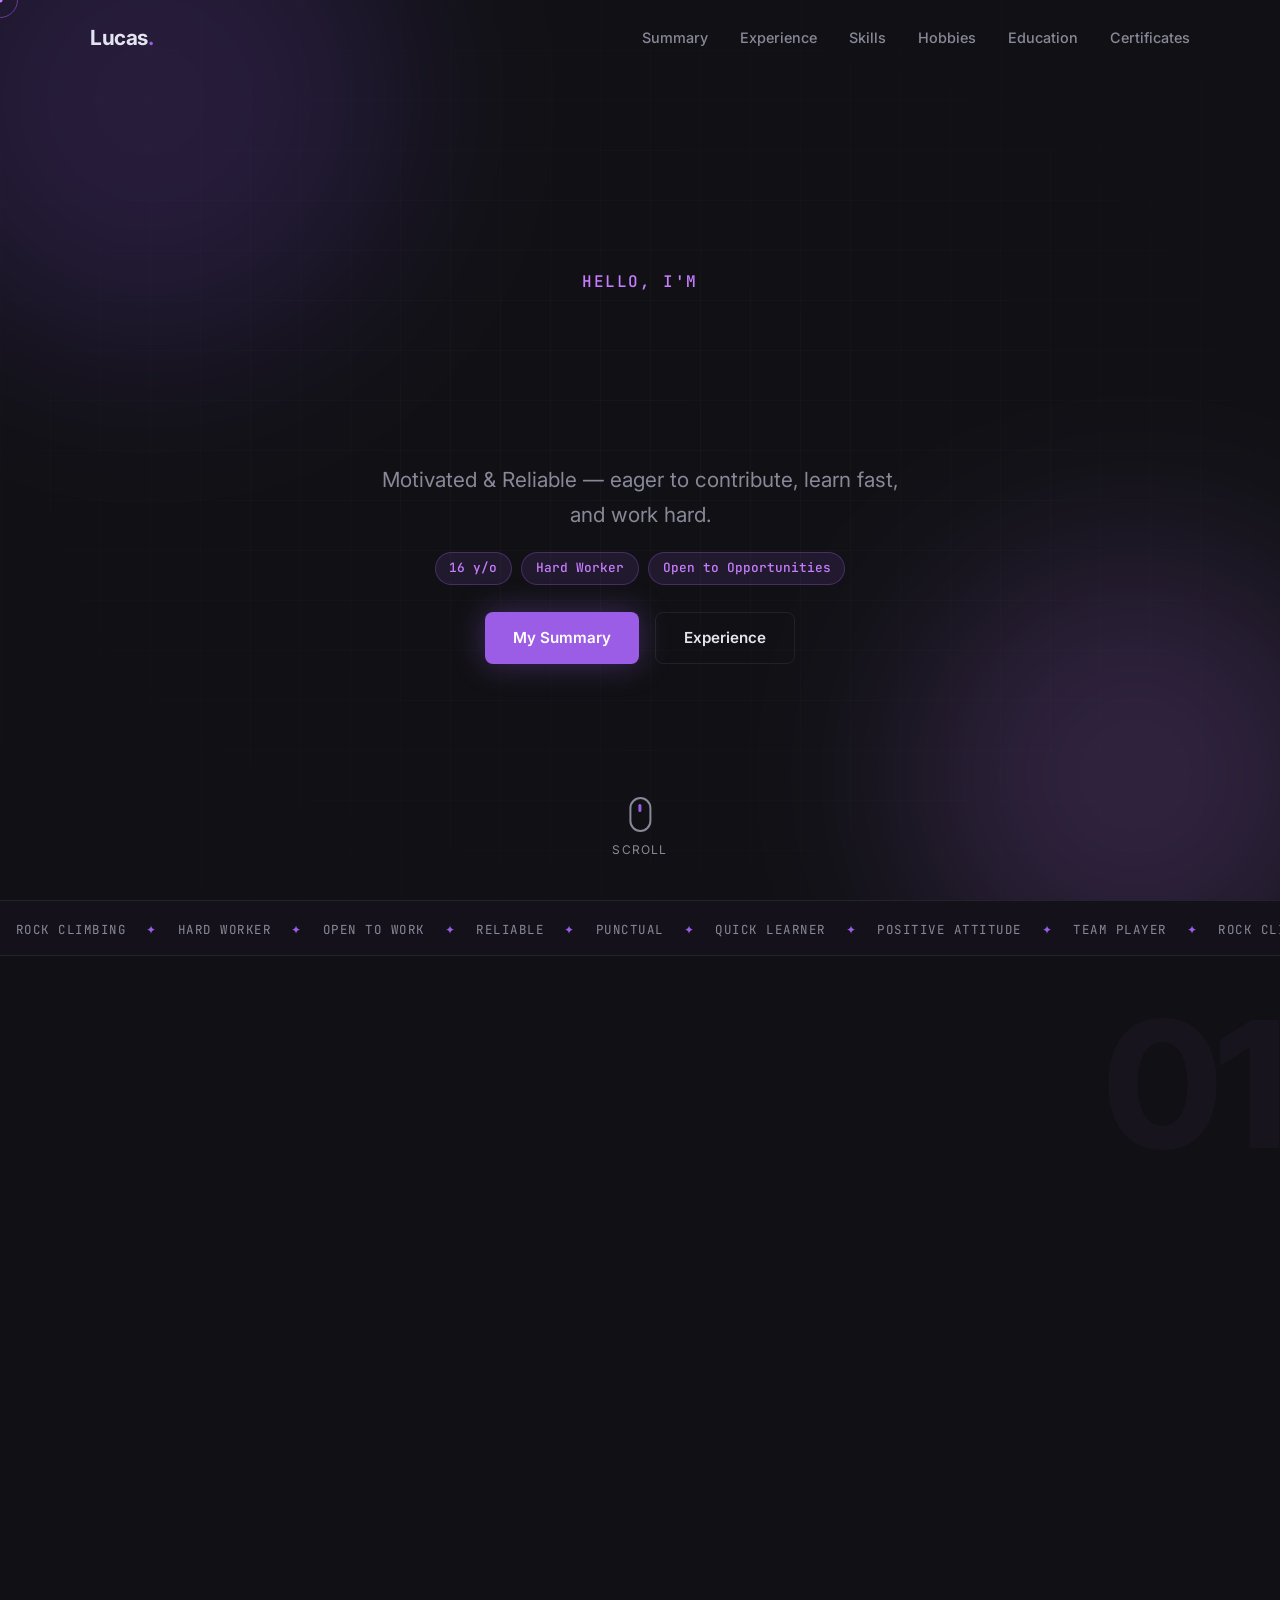
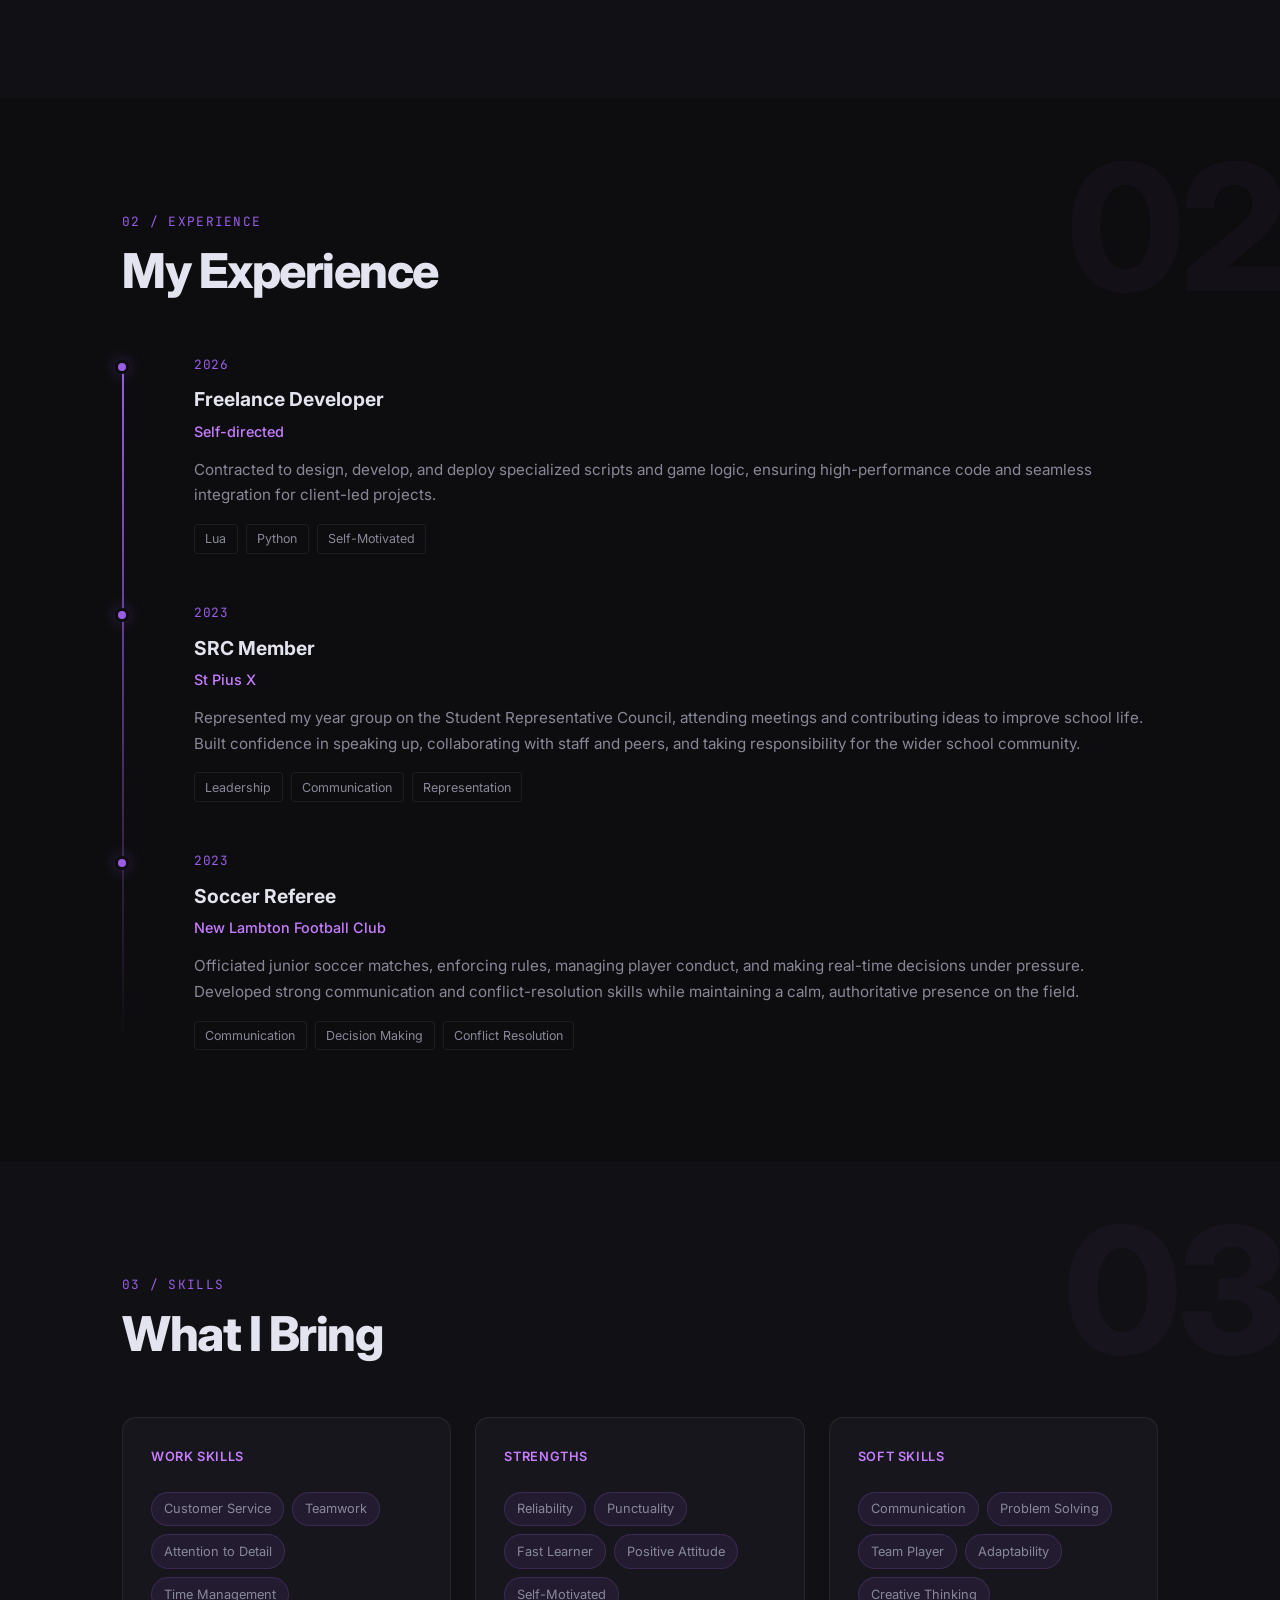
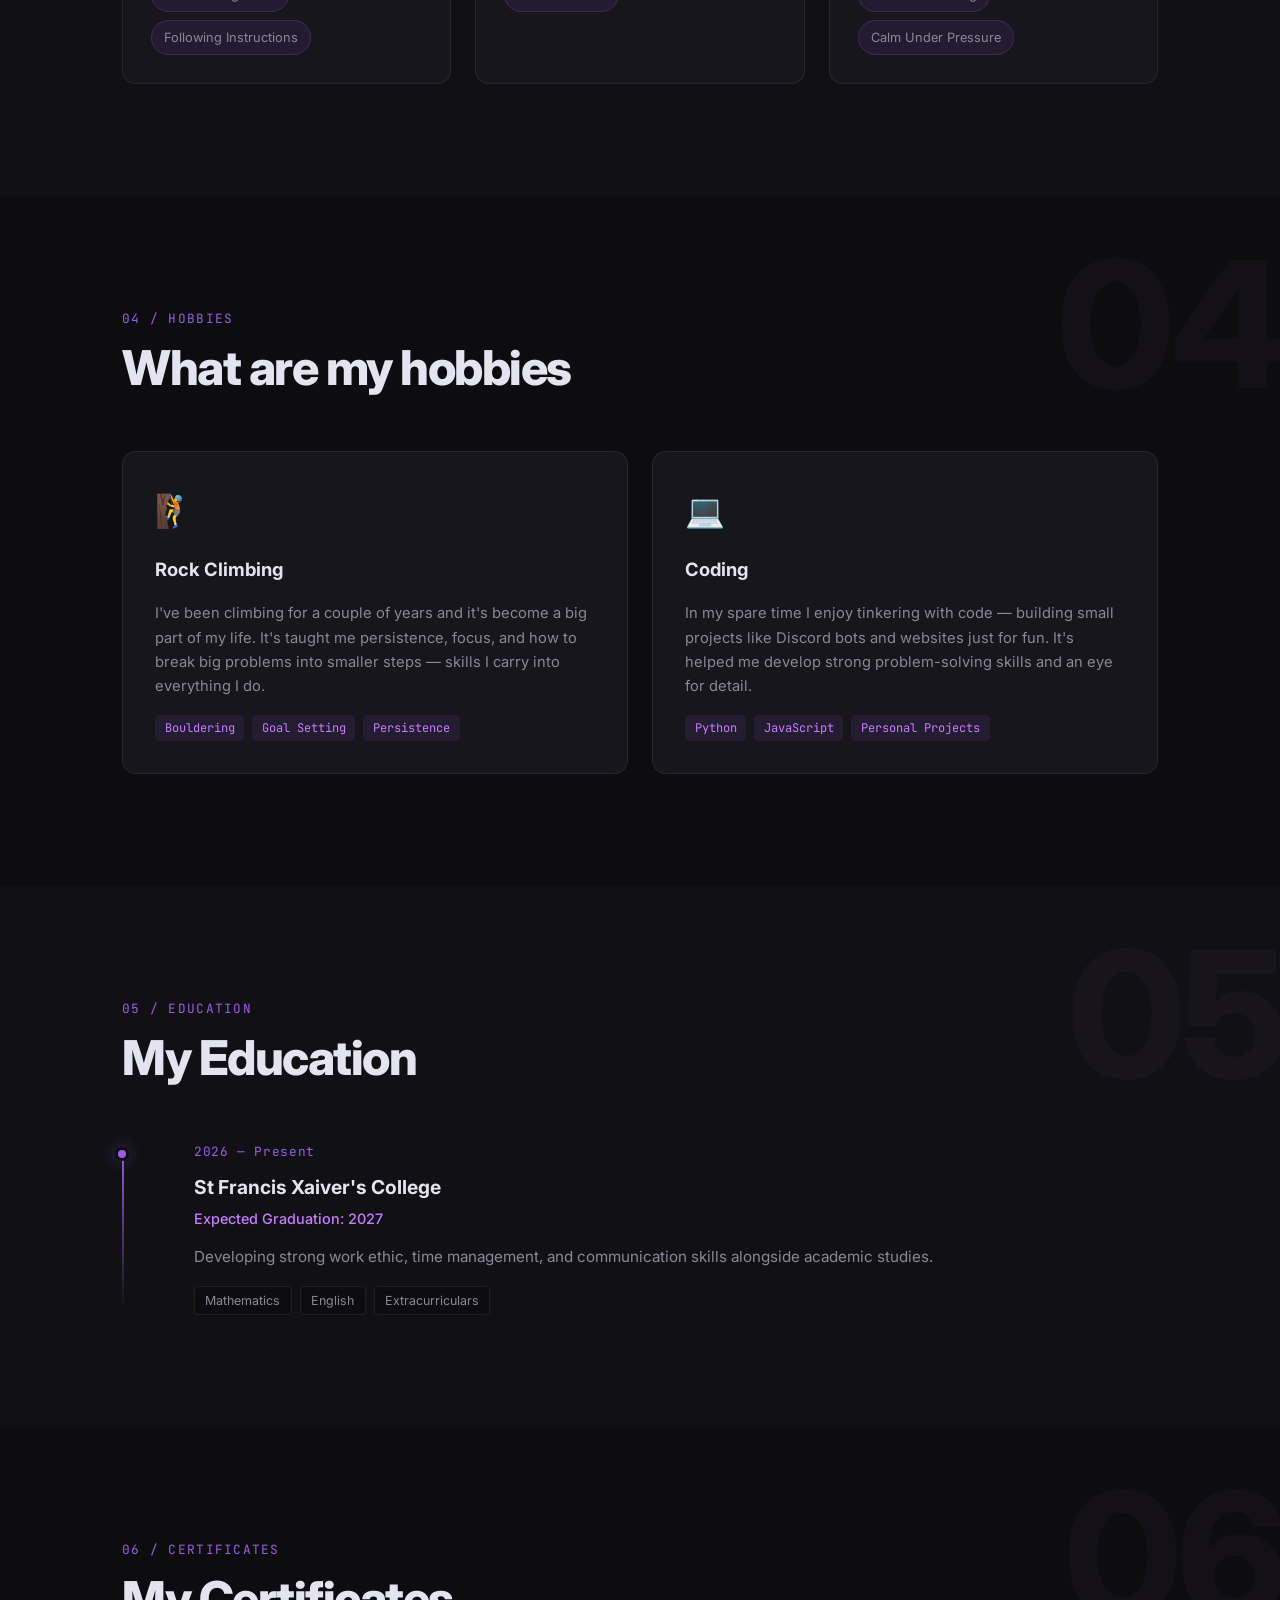
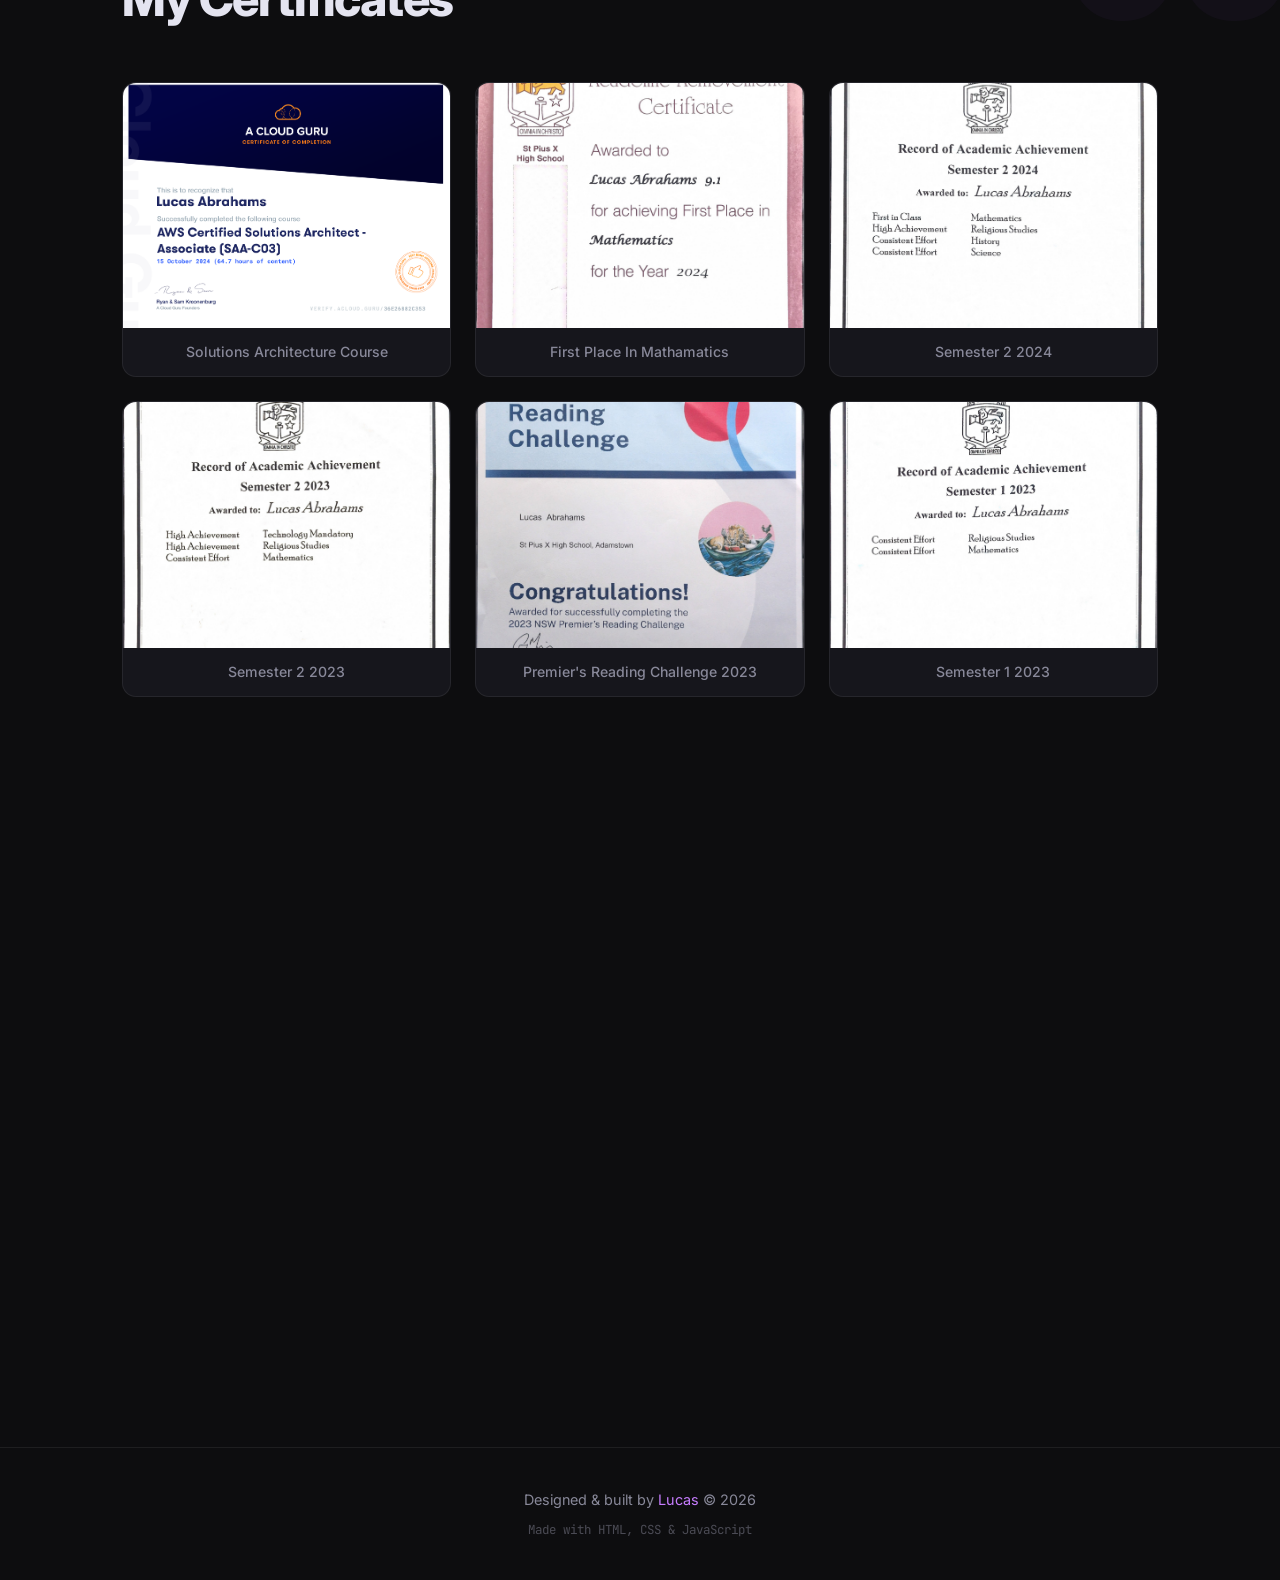
==== index.html @ 406033dd "Create index.html" ====
<!DOCTYPE html>
<html lang="en">
<head>
  <meta charset="UTF-8" />
  <meta name="viewport" content="width=device-width, initial-scale=1.0" />
  <title>Lucas — Resume</title>
  <link rel="stylesheet" href="style.css" />
  <link rel="preconnect" href="https://fonts.googleapis.com" />
  <link rel="preconnect" href="https://fonts.gstatic.com" crossorigin />
  <link href="https://fonts.googleapis.com/css2?family=Inter:wght@300;400;500;600;700;800&family=JetBrains+Mono:wght@400;500&display=swap" rel="stylesheet" />
</head>
<body>

  <!-- LOADER -->
  <div id="loader">
    <div class="loader-inner">
      <div class="loader-name">Lucas<span class="accent">.</span></div>
      <div class="loader-bar"><div class="loader-fill"></div></div>
    </div>
  </div>

  <!-- CUSTOM CURSOR -->
  <div id="cursor-ring"></div>
  <div id="cursor-dot"></div>

  <!-- SCROLL PROGRESS -->
  <div id="scroll-progress"></div>

  <!-- NAV -->
  <nav id="navbar">
    <div class="nav-inner">
      <span class="nav-logo">Lucas<span class="accent">.</span></span>
      <ul class="nav-links">
        <li><a href="#summary">Summary</a></li>
        <li><a href="#experience">Experience</a></li>
        <li><a href="#skills">Skills</a></li>
        <li><a href="#projects">Hobbies</a></li>
        <li><a href="#education">Education</a></li>
        <li><a href="#certificates">Certificates</a></li>
      </ul>
    </div>
  </nav>

  <!-- HERO -->
  <section id="hero">
    <div class="hero-bg">
      <div class="blob blob-1"></div>
      <div class="blob blob-2"></div>
      <div class="grid-overlay"></div>
    </div>
    <div class="hero-content">
      <p class="hero-eyebrow">Hello, I'm</p>
      <h1 class="hero-name" id="hero-name">Lucas Abrahams</h1>
      <p class="hero-tagline">Motivated &amp; Reliable — eager to contribute, learn fast, and work hard.</p>
      <div class="hero-badges">
        <span class="badge">16 y/o</span>
        <span class="badge">Hard Worker</span>
        <span class="badge">Open to Opportunities</span>
      </div>
      <div class="hero-cta">
        <a href="#summary" class="btn btn-primary">My Summary</a>
        <a href="#experience" class="btn btn-ghost">Experience</a>
      </div>
    </div>
    <div class="scroll-indicator">
      <div class="mouse"><div class="wheel"></div></div>
      <span>Scroll</span>
    </div>
  </section>

  <!-- MARQUEE -->
  <div class="marquee-strip">
    <div class="marquee-track">
      <span>Rock Climbing</span><span class="msep">✦</span>
      <span>Hard Worker</span><span class="msep">✦</span>
      <span>Open to Work</span><span class="msep">✦</span>
      <span>Reliable</span><span class="msep">✦</span>
      <span>Punctual</span><span class="msep">✦</span>
      <span>Quick Learner</span><span class="msep">✦</span>
      <span>Positive Attitude</span><span class="msep">✦</span>
      <span>Team Player</span><span class="msep">✦</span>
      <span>Rock Climbing</span><span class="msep">✦</span>
      <span>Hard Worker</span><span class="msep">✦</span>
      <span>Open to Work</span><span class="msep">✦</span>
      <span>Reliable</span><span class="msep">✦</span>
      <span>Punctual</span><span class="msep">✦</span>
      <span>Quick Learner</span><span class="msep">✦</span>
      <span>Positive Attitude</span><span class="msep">✦</span>
      <span>Team Player</span><span class="msep">✦</span>
    </div>
  </div>

  <!-- SUMMARY -->
  <section id="summary">
    <span class="section-num">01</span>
    <div class="container">
      <div class="section-header reveal">
        <span class="section-tag">01 / Summary</span>
        <h2>Summary</h2>
      </div>
      <div class="about-grid">
        <div class="about-text reveal-left">
          <p>I'm a motivated 16-year-old high school student seeking my first job. I'm punctual, reliable, and a fast learner — I pick up new skills quickly, follow instructions well, and bring a positive attitude to every team I'm part of.</p>
          <p>Outside of school I stay active through rock climbing and enjoy tinkering with code as a hobby. Both have sharpened my problem-solving mindset, persistence, and ability to stay calm under pressure.</p>
          <div class="about-stats">
            <div class="stat">
              <span class="stat-number accent-text">✓</span>
              <span class="stat-label">Punctual &amp; Reliable</span>
            </div>
            <div class="stat">
              <span class="stat-number accent-text">⛰</span>
              <span class="stat-label">Rock Climber</span>
            </div>
            <div class="stat">
              <span class="stat-number accent-text">🕮</span>
              <span class="stat-label">Quick Learner</span>
            </div>
          </div>
        </div>
        <div class="about-card reveal-right">
          <div class="card-inner">
            <div class="profile-avatar">L</div>
            <div class="profile-info">
              <h3>Lucas Abrahams</h3>
              <p>Student &amp; First-Time Job Seeker</p>
            </div>
            <ul class="profile-details">
              <li><span class="detail-icon">📍</span> <span>Newcastle, Australia</span></li>
              <li><span class="detail-icon">🎓</span> <span>0493 290 109</span></li>
              <li><span class="detail-icon">💼</span> <span>lucasabrahams@protonmail.com</span></li>
              <li><span class="detail-icon">🌐</span> <span>English (Native)</span></li>
            </ul>
          </div>
        </div>
      </div>
    </div>
  </section>

  <!-- EXPERIENCE -->
  <section id="experience">
    <span class="section-num">02</span>
    <div class="container">
      <div class="section-header reveal">
        <span class="section-tag">02 / Experience</span>
        <h2>My Experience</h2>
      </div>
      <div class="timeline">

        <div class="timeline-item reveal-left">
          <div class="timeline-dot"></div>
          <div class="timeline-content">
            <span class="timeline-date">2026</span>
            <h3>Freelance Developer</h3>
            <p class="timeline-org">Self-directed</p>
            <p>Contracted to design, develop, and deploy specialized scripts and game logic, ensuring high-performance code and seamless integration for client-led projects.</p>
            <div class="timeline-tags">
              <span>Lua</span>
              <span>Python</span>
              <span>Self-Motivated</span>
            </div>
          </div>
        </div>

        

        <div class="timeline-item reveal-left">
          <div class="timeline-dot"></div>
          <div class="timeline-content">
            <span class="timeline-date">2023</span>
            <h3>SRC Member</h3>
            <p class="timeline-org">St Pius X</p>
            <p>Represented my year group on the Student Representative Council, attending meetings and contributing ideas to improve school life. Built confidence in speaking up, collaborating with staff and peers, and taking responsibility for the wider school community.</p>
            <div class="timeline-tags">
              <span>Leadership</span>
              <span>Communication</span>
              <span>Representation</span>
            </div>
          </div>
        </div>

        <div class="timeline-item reveal-left">
          <div class="timeline-dot"></div>
          <div class="timeline-content">
            <span class="timeline-date">2023</span>
            <h3>Soccer Referee</h3>
            <p class="timeline-org">New Lambton Football Club</p>
            <p>Officiated junior soccer matches, enforcing rules, managing player conduct, and making real-time decisions under pressure. Developed strong communication and conflict-resolution skills while maintaining a calm, authoritative presence on the field.</p>
            <div class="timeline-tags">
              <span>Communication</span>
              <span>Decision Making</span>
              <span>Conflict Resolution</span>
            </div>
          </div>
        </div>

      </div>
    </div>
  </section>

  <!-- SKILLS -->
  <section id="skills">
    <span class="section-num">03</span>
    <div class="container">
      <div class="section-header reveal">
        <span class="section-tag">03 / Skills</span>
        <h2>What I Bring</h2>
      </div>
      <div class="skills-grid">

        <div class="skill-category reveal">
          <h3>Work Skills</h3>
          <div class="tag-cloud">
            <span class="tag">Customer Service</span>
            <span class="tag">Teamwork</span>
            <span class="tag">Attention to Detail</span>
            <span class="tag">Time Management</span>
            <span class="tag">Following Instructions</span>
          </div>
        </div>

        <div class="skill-category reveal">
          <h3>Strengths</h3>
          <div class="tag-cloud">
            <span class="tag">Reliability</span>
            <span class="tag">Punctuality</span>
            <span class="tag">Fast Learner</span>
            <span class="tag">Positive Attitude</span>
            <span class="tag">Self-Motivated</span>
          </div>
        </div>

        <div class="skill-category reveal">
          <h3>Soft Skills</h3>
          <div class="tag-cloud">
            <span class="tag">Communication</span>
            <span class="tag">Problem Solving</span>
            <span class="tag">Team Player</span>
            <span class="tag">Adaptability</span>
            <span class="tag">Creative Thinking</span>
            <span class="tag">Calm Under Pressure</span>
          </div>
        </div>

      </div>
    </div>
  </section>

  <!-- HOBBIES -->
  <section id="projects">
    <span class="section-num">04</span>
    <div class="container">
      <div class="section-header reveal">
        <span class="section-tag">04 / Hobbies</span>
        <h2>What are my hobbies</h2>
      </div>
      <div class="projects-grid">

        <div class="project-card reveal-left">
          <div class="project-top">
            <div class="project-icon">🧗</div>
          </div>
          <h3>Rock Climbing</h3>
          <p>I've been climbing for a couple of years and it's become a big part of my life. It's taught me persistence, focus, and how to break big problems into smaller steps — skills I carry into everything I do.</p>
          <div class="project-tags">
            <span>Bouldering</span><span>Goal Setting</span><span>Persistence</span>
          </div>
        </div>

        <div class="project-card reveal-right">
          <div class="project-top">
            <div class="project-icon">💻</div>
          </div>
          <h3>Coding</h3>
          <p>In my spare time I enjoy tinkering with code — building small projects like Discord bots and websites just for fun. It's helped me develop strong problem-solving skills and an eye for detail.</p>
          <div class="project-tags">
            <span>Python</span><span>JavaScript</span><span>Personal Projects</span>
          </div>
        </div>

      </div>
    </div>
  </section>

  <!-- EDUCATION -->
  <section id="education">
    <span class="section-num">05</span>
    <div class="container">
      <div class="section-header reveal">
        <span class="section-tag">05 / Education</span>
        <h2>My Education</h2>
      </div>
      <div class="timeline">

        <div class="timeline-item reveal-left">
          <div class="timeline-dot"></div>
          <div class="timeline-content">
            <span class="timeline-date">2026 — Present</span>
            <h3>St Francis Xaiver's College</h3>
            <p class="timeline-org">Expected Graduation: 2027</p>
            <p>Developing strong work ethic, time management, and communication skills alongside academic studies.</p>
            <div class="timeline-tags">
              <span>Mathematics</span>
              <span>English</span>
              <span>Extracurriculars</span>
            </div>
          </div>
        </div>

      </div>
    </div>
  </section>

  <!-- CERTIFICATES -->
  <section id="certificates">
    <span class="section-num">06</span>
    <div class="container">
      <div class="section-header reveal">
        <span class="section-tag">06 / Certificates</span>
        <h2>My Certificates</h2>
      </div>
      <div class="certs-grid">

        <div class="cert-card reveal" onclick="openLightbox(this)">
          <div class="cert-img-wrap">
            <img src="images/SACloudGuru.png" alt="Certificate 1" loading="lazy" />
            <div class="cert-overlay">
              <span class="cert-zoom-icon">&#x2B0C;</span>
            </div>
          </div>
          <p class="cert-label">Solutions Architecture Course</p>
        </div>

        <div class="cert-card reveal" onclick="openLightbox(this)">
          <div class="cert-img-wrap">
            <img src="images/MAIN1.jpg" alt="Certificate 2" loading="lazy" />
            <div class="cert-overlay">
              <span class="cert-zoom-icon">&#x2B0C;</span>
            </div>
          </div>
          <p class="cert-label">First Place In Mathamatics</p>
        </div>

        <div class="cert-card reveal" onclick="openLightbox(this)">
          <div class="cert-img-wrap">
            <img src="images/School1.jpg" alt="Certificate 3" loading="lazy" />
            <div class="cert-overlay">
              <span class="cert-zoom-icon">&#x2B0C;</span>
            </div>
          </div>
          <p class="cert-label">Semester 2 2024</p>
        </div>

        <div class="cert-card reveal" onclick="openLightbox(this)">
          <div class="cert-img-wrap">
            <img src="images/School5.jpg" alt="Certificate 3" loading="lazy" />
            <div class="cert-overlay">
              <span class="cert-zoom-icon">&#x2B0C;</span>
            </div>
          </div>
          <p class="cert-label">Semester 2 2023</p>
        </div>

        <div class="cert-card reveal" onclick="openLightbox(this)">
          <div class="cert-img-wrap">
            <img src="images/School8.jpg" alt="Certificate 3" loading="lazy" />
            <div class="cert-overlay">
              <span class="cert-zoom-icon">&#x2B0C;</span>
            </div>
          </div>
          <p class="cert-label">Premier's Reading Challenge 2023</p>
        </div>

        <div class="cert-card reveal" onclick="openLightbox(this)">
          <div class="cert-img-wrap">
            <img src="images/School3.jpg" alt="Certificate 3" loading="lazy" />
            <div class="cert-overlay">
              <span class="cert-zoom-icon">&#x2B0C;</span>
            </div>
          </div>
          <p class="cert-label">Semester 1 2023</p>
        </div>

        <div class="cert-card reveal" onclick="openLightbox(this)">
          <div class="cert-img-wrap">
            <img src="images/School2.jpg" alt="Certificate 3" loading="lazy" />
            <div class="cert-overlay">
              <span class="cert-zoom-icon">&#x2B0C;</span>
            </div>
          </div>
          <p class="cert-label">Semester 2 2022</p>
        </div>

        <div class="cert-card reveal" onclick="openLightbox(this)">
          <div class="cert-img-wrap">
            <img src="images/School7.jpg" alt="Certificate 3" loading="lazy" />
            <div class="cert-overlay">
              <span class="cert-zoom-icon">&#x2B0C;</span>
            </div>
          </div>
          <p class="cert-label">Write a book 2022</p>
        </div>

        <div class="cert-card reveal" onclick="openLightbox(this)">
          <div class="cert-img-wrap">
            <img src="images/School6.jpg" alt="Certificate 3" loading="lazy" />
            <div class="cert-overlay">
              <span class="cert-zoom-icon">&#x2B0C;</span>
            </div>
          </div>
          <p class="cert-label">Semester 1 2022</p>
        </div>

        <div class="cert-card reveal" onclick="openLightbox(this)">
          <div class="cert-img-wrap">
            <img src="images/School4.jpg" alt="Certificate 3" loading="lazy" />
            <div class="cert-overlay">
              <span class="cert-zoom-icon">&#x2B0C;</span>
            </div>
          </div>
          <p class="cert-label">SRC Certificate</p>
        </div>

      </div>
    </div>
  </section>

  <!-- LIGHTBOX -->
  <div id="lightbox" onclick="closeLightbox()">
    <button class="lightbox-close" onclick="closeLightbox()">&#x2715;</button>
    <img id="lightbox-img" src="" alt="" />
  </div>

  <!-- FOOTER -->
  <footer>
    <div class="container">
      <p>Designed &amp; built by <span class="accent-text">Lucas</span> &copy; 2026</p>
      <p class="footer-sub">Made with HTML, CSS &amp; JavaScript</p>
    </div>
  </footer>

  <script>
    // ============================================================
    // LOADER
    // ============================================================
    const loader = document.getElementById('loader');

    window.addEventListener('load', () => {
      setTimeout(() => {
        loader.classList.add('hidden');
        startHeroAnimations();
        initObservers();
      }, 1500);
    });

    // ============================================================
    // HERO ANIMATIONS
    // ============================================================
    function startHeroAnimations() {
      // Typewriter for eyebrow
      const eyebrow = document.querySelector('.hero-eyebrow');
      const fullText = eyebrow.textContent;
      eyebrow.textContent = '';
      eyebrow.style.opacity = '1';
      let i = 0;
      const type = setInterval(() => {
        eyebrow.textContent += fullText[i++];
        if (i >= fullText.length) clearInterval(type);
      }, 65);

      // Letter-by-letter name
      const nameEl = document.getElementById('hero-name');
      nameEl.innerHTML = 'Lucas'.split('').map((l, idx) =>
        `<span class="letter" style="animation-delay:${0.15 + idx * 0.1}s">${l}</span>`
      ).join('');

      // Staggered fade-ups for remaining hero elements
      ['.hero-tagline', '.hero-badges', '.hero-cta'].forEach((sel, idx) => {
        const el = document.querySelector(sel);
        setTimeout(() => el.classList.add('visible'), 650 + idx * 180);
      });
    }

    // ============================================================
    // SCROLL REVEAL OBSERVERS
    // ============================================================
    function initObservers() {
      const revealObs = new IntersectionObserver((entries) => {
        entries.forEach(entry => {
          if (entry.isIntersecting) {
            entry.target.classList.add('visible');
            // Float the about card after its reveal finishes
            if (entry.target.classList.contains('about-card')) {
              setTimeout(() => entry.target.classList.add('floating'), 1000);
            }
            revealObs.unobserve(entry.target);
          }
        });
      }, { threshold: 0.1, rootMargin: '0px 0px -60px 0px' });

      document.querySelectorAll('.reveal, .reveal-left, .reveal-right, .reveal-scale').forEach(el => {
        revealObs.observe(el);
      });

      // Stagger tags within each tag-cloud
      document.querySelectorAll('.tag-cloud').forEach(cloud => {
        const tags = cloud.querySelectorAll('.tag');
        tags.forEach((tag, i) => {
          tag.style.opacity = '0';
          tag.style.transform = 'translateY(16px) scale(0.9)';
          tag.style.transition = `opacity 0.45s ease ${i * 0.07}s, transform 0.45s ease ${i * 0.07}s`;
        });
        const tagObs = new IntersectionObserver(entries => {
          entries.forEach(entry => {
            if (entry.isIntersecting) {
              tags.forEach(tag => {
                tag.style.opacity = '1';
                tag.style.transform = 'none';
              });
              tagObs.unobserve(entry.target);
            }
          });
        }, { threshold: 0.2 });
        tagObs.observe(cloud);
      });
    }

    // ============================================================
    // SCROLL PROGRESS BAR
    // ============================================================
    const progressBar = document.getElementById('scroll-progress');
    window.addEventListener('scroll', () => {
      const pct = (window.scrollY / (document.documentElement.scrollHeight - window.innerHeight)) * 100;
      progressBar.style.width = pct + '%';
    }, { passive: true });

    // ============================================================
    // NAVBAR
    // ============================================================
    const navbar = document.getElementById('navbar');
    window.addEventListener('scroll', () => {
      navbar.classList.toggle('scrolled', window.scrollY > 50);
    }, { passive: true });

    // Active nav link highlight
    const sections = document.querySelectorAll('section[id]');
    const navLinks = document.querySelectorAll('.nav-links a');
    window.addEventListener('scroll', () => {
      let current = '';
      sections.forEach(sec => {
        if (window.scrollY >= sec.offsetTop - 120) current = sec.id;
      });
      navLinks.forEach(link => {
        link.classList.toggle('active', link.getAttribute('href') === '#' + current);
      });
    }, { passive: true });

    // ============================================================
    // SMOOTH SCROLL
    // ============================================================
    document.querySelectorAll('a[href^="#"]').forEach(link => {
      link.addEventListener('click', e => {
        e.preventDefault();
        const target = document.querySelector(link.getAttribute('href'));
        if (target) target.scrollIntoView({ behavior: 'smooth' });
      });
    });

    // ============================================================
    // PARALLAX BLOBS
    // ============================================================
    window.addEventListener('mousemove', e => {
      const x = (e.clientX / window.innerWidth - 0.5) * 30;
      const y = (e.clientY / window.innerHeight - 0.5) * 30;
      document.querySelector('.blob-1').style.transform = `translate(${x}px, ${y}px)`;
      document.querySelector('.blob-2').style.transform = `translate(${-x}px, ${-y}px)`;
    }, { passive: true });

    // ============================================================
    // CUSTOM CURSOR
    // ============================================================
    const cursorRing = document.getElementById('cursor-ring');
    const cursorDot = document.getElementById('cursor-dot');
    let cursorX = 0, cursorY = 0, ringX = 0, ringY = 0;

    document.addEventListener('mousemove', e => {
      cursorX = e.clientX;
      cursorY = e.clientY;
      cursorDot.style.left = cursorX + 'px';
      cursorDot.style.top = cursorY + 'px';
    }, { passive: true });

    (function animateCursorRing() {
      ringX += (cursorX - ringX) * 0.13;
      ringY += (cursorY - ringY) * 0.13;
      cursorRing.style.left = ringX + 'px';
      cursorRing.style.top = ringY + 'px';
      requestAnimationFrame(animateCursorRing);
    })();

    document.querySelectorAll('a, button, .skill-category, .project-card, .badge, .cert-card').forEach(el => {
      el.addEventListener('mouseenter', () => document.body.classList.add('cursor-hover'));
      el.addEventListener('mouseleave', () => document.body.classList.remove('cursor-hover'));
    });

    // ============================================================
    // LIGHTBOX
    // ============================================================
    function openLightbox(card) {
      const img = card.querySelector('img');
      const lb = document.getElementById('lightbox');
      document.getElementById('lightbox-img').src = img.src;
      document.getElementById('lightbox-img').alt = img.alt;
      lb.classList.add('open');
      document.body.style.overflow = 'hidden';
    }

    function closeLightbox() {
      document.getElementById('lightbox').classList.remove('open');
      document.body.style.overflow = '';
    }

    document.addEventListener('keydown', e => {
      if (e.key === 'Escape') closeLightbox();
    });

    document.getElementById('lightbox-img').addEventListener('click', e => e.stopPropagation());

    // ============================================================
    // CARD 3D TILT
    // ============================================================
    document.querySelectorAll('.project-card, .skill-category').forEach(card => {
      card.addEventListener('mousemove', e => {
        const rect = card.getBoundingClientRect();
        const x = (e.clientX - rect.left) / rect.width - 0.5;
        const y = (e.clientY - rect.top) / rect.height - 0.5;
        card.style.transform = `perspective(900px) rotateY(${x * 10}deg) rotateX(${-y * 10}deg) translateY(-6px)`;
      });
      card.addEventListener('mouseleave', () => {
        card.style.transform = '';
      });
    });

  </script>
</body>
</html>
---- style.css ----
/* ============================================
   ROOT & VARIABLES
   ============================================ */
:root {
  --bg:          #0d0d0f;
  --bg-2:        #111115;
  --bg-card:     #16161c;
  --border:      rgba(255,255,255,0.07);
  --text:        #e4e4f0;
  --text-muted:  #888899;
  --accent:      #9b5de5;
  --accent-2:    #c77dff;
  --accent-glow: rgba(155, 93, 229, 0.35);
  --radius:      14px;
  --radius-sm:   8px;
  --transition:  0.3s cubic-bezier(0.25, 0.46, 0.45, 0.94);
}

/* ============================================
   RESET & BASE
   ============================================ */
*, *::before, *::after { box-sizing: border-box; margin: 0; padding: 0; }

html { scroll-behavior: smooth; }

body {
  font-family: 'Inter', system-ui, sans-serif;
  background: var(--bg);
  color: var(--text);
  line-height: 1.7;
  overflow-x: hidden;
}

a { color: inherit; text-decoration: none; }

img { max-width: 100%; }

::selection { background: var(--accent); color: #fff; }

::-webkit-scrollbar { width: 6px; }
::-webkit-scrollbar-track { background: var(--bg); }
::-webkit-scrollbar-thumb { background: var(--accent); border-radius: 3px; }

/* ============================================
   UTILITIES
   ============================================ */
.container {
  max-width: 1100px;
  margin: 0 auto;
  padding: 0 2rem;
}

.accent { color: var(--accent); }
.accent-text { color: var(--accent-2); }

/* ============================================
   SCROLL REVEAL ANIMATION
   ============================================ */
.reveal {
  opacity: 0;
  transform: translateY(50px);
  transition: opacity 0.9s cubic-bezier(0.16, 1, 0.3, 1),
              transform 0.9s cubic-bezier(0.16, 1, 0.3, 1);
}

.reveal.visible {
  opacity: 1;
  transform: none;
}

/* Staggered delay for siblings */
.reveal:nth-child(2) { transition-delay: 0.1s; }
.reveal:nth-child(3) { transition-delay: 0.2s; }
.reveal:nth-child(4) { transition-delay: 0.3s; }

/* ============================================
   NAVBAR
   ============================================ */
#navbar {
  position: fixed;
  top: 0;
  left: 0;
  right: 0;
  z-index: 100;
  padding: 1.25rem 2rem;
  transition: var(--transition);
}

#navbar.scrolled {
  background: rgba(13, 13, 15, 0.85);
  backdrop-filter: blur(20px);
  -webkit-backdrop-filter: blur(20px);
  border-bottom: 1px solid var(--border);
  padding: 0.9rem 2rem;
}

.nav-inner {
  max-width: 1100px;
  margin: 0 auto;
  display: flex;
  align-items: center;
  justify-content: space-between;
}

.nav-logo {
  font-size: 1.3rem;
  font-weight: 700;
  letter-spacing: -0.5px;
}

.nav-links {
  list-style: none;
  display: flex;
  gap: 2rem;
}

.nav-links a {
  font-size: 0.9rem;
  font-weight: 500;
  color: var(--text-muted);
  transition: color var(--transition);
  position: relative;
}

.nav-links a::after {
  content: '';
  position: absolute;
  bottom: -3px;
  left: 0;
  width: 0;
  height: 2px;
  background: var(--accent);
  border-radius: 2px;
  transition: width var(--transition);
}

.nav-links a:hover,
.nav-links a.active {
  color: var(--text);
}

.nav-links a:hover::after,
.nav-links a.active::after {
  width: 100%;
}

/* ============================================
   HERO
   ============================================ */
#hero {
  min-height: 100vh;
  display: flex;
  flex-direction: column;
  align-items: center;
  justify-content: center;
  position: relative;
  text-align: center;
  padding: 6rem 2rem 4rem;
  overflow: hidden;
}

.hero-bg {
  position: absolute;
  inset: 0;
  z-index: 0;
}

.blob {
  position: absolute;
  border-radius: 50%;
  filter: blur(90px);
  opacity: 0.18;
  transition: transform 0.1s ease-out;
}

.blob-1 {
  width: 500px;
  height: 500px;
  background: radial-gradient(circle, #9b5de5, #6a3de8);
  top: -150px;
  left: -100px;
}

.blob-2 {
  width: 450px;
  height: 450px;
  background: radial-gradient(circle, #c77dff, #9b5de5);
  bottom: -100px;
  right: -80px;
}

.grid-overlay {
  position: absolute;
  inset: 0;
  background-image:
    linear-gradient(rgba(255,255,255,0.025) 1px, transparent 1px),
    linear-gradient(90deg, rgba(255,255,255,0.025) 1px, transparent 1px);
  background-size: 50px 50px;
  mask-image: radial-gradient(ellipse 80% 80% at 50% 50%, black, transparent);
}

.hero-content {
  position: relative;
  z-index: 1;
  display: flex;
  flex-direction: column;
  align-items: center;
  gap: 1.2rem;
}

.hero-eyebrow {
  font-size: 1rem;
  font-weight: 500;
  color: var(--accent-2);
  letter-spacing: 0.1em;
  text-transform: uppercase;
  font-family: 'JetBrains Mono', monospace;
}

.hero-name {
  font-size: clamp(4rem, 12vw, 8rem);
  font-weight: 800;
  letter-spacing: -3px;
  line-height: 1;
  background: linear-gradient(135deg, #fff 0%, var(--accent-2) 60%, var(--accent) 100%);
  -webkit-background-clip: text;
  -webkit-text-fill-color: transparent;
  background-clip: text;
}

.hero-tagline {
  font-size: clamp(1rem, 2.5vw, 1.3rem);
  color: var(--text-muted);
  max-width: 520px;
}

.hero-badges {
  display: flex;
  flex-wrap: wrap;
  gap: 0.6rem;
  justify-content: center;
}

.badge {
  background: rgba(155, 93, 229, 0.12);
  border: 1px solid rgba(155, 93, 229, 0.3);
  color: var(--accent-2);
  padding: 0.3rem 0.85rem;
  border-radius: 999px;
  font-size: 0.8rem;
  font-weight: 500;
  font-family: 'JetBrains Mono', monospace;
}

.hero-cta {
  display: flex;
  gap: 1rem;
  flex-wrap: wrap;
  justify-content: center;
  margin-top: 0.5rem;
}

/* ============================================
   BUTTONS
   ============================================ */
.btn {
  display: inline-flex;
  align-items: center;
  gap: 0.5rem;
  padding: 0.75rem 1.75rem;
  border-radius: var(--radius-sm);
  font-size: 0.95rem;
  font-weight: 600;
  cursor: pointer;
  border: none;
  transition: all var(--transition);
  font-family: inherit;
}

.btn-primary {
  background: var(--accent);
  color: #fff;
  box-shadow: 0 0 30px var(--accent-glow);
}

.btn-primary:hover {
  background: var(--accent-2);
  box-shadow: 0 0 50px rgba(155, 93, 229, 0.55);
  transform: translateY(-2px);
}

.btn-ghost {
  background: transparent;
  color: var(--text);
  border: 1px solid var(--border);
}

.btn-ghost:hover {
  border-color: var(--accent);
  color: var(--accent-2);
  transform: translateY(-2px);
}

.btn-full { width: 100%; justify-content: center; }

/* ============================================
   SCROLL INDICATOR
   ============================================ */
.scroll-indicator {
  position: absolute;
  bottom: 2.5rem;
  left: 50%;
  transform: translateX(-50%);
  display: flex;
  flex-direction: column;
  align-items: center;
  gap: 0.5rem;
  color: var(--text-muted);
  font-size: 0.75rem;
  letter-spacing: 0.1em;
  text-transform: uppercase;
  animation: bounce 2s ease-in-out infinite;
}

.mouse {
  width: 22px;
  height: 35px;
  border: 2px solid var(--text-muted);
  border-radius: 12px;
  display: flex;
  justify-content: center;
  padding-top: 5px;
}

.wheel {
  width: 3px;
  height: 8px;
  background: var(--accent);
  border-radius: 2px;
  animation: scroll-wheel 1.5s ease-in-out infinite;
}

@keyframes scroll-wheel {
  0%, 100% { opacity: 1; transform: translateY(0); }
  50% { opacity: 0.4; transform: translateY(6px); }
}

@keyframes bounce {
  0%, 100% { transform: translateX(-50%) translateY(0); }
  50% { transform: translateX(-50%) translateY(-6px); }
}

/* ============================================
   SECTIONS
   ============================================ */
section {
  padding: 7rem 0;
}

section:nth-child(even) {
  background: var(--bg-2);
}

.section-header {
  margin-bottom: 3.5rem;
}

.section-tag {
  font-family: 'JetBrains Mono', monospace;
  font-size: 0.8rem;
  color: var(--accent);
  letter-spacing: 0.1em;
  text-transform: uppercase;
  display: block;
  margin-bottom: 0.75rem;
}

.section-header h2 {
  font-size: clamp(2rem, 5vw, 3rem);
  font-weight: 800;
  letter-spacing: -1.5px;
  line-height: 1.1;
}

/* ============================================
   ABOUT
   ============================================ */
.about-grid {
  display: grid;
  grid-template-columns: 1fr 320px;
  gap: 3rem;
  align-items: start;
}

.about-text p {
  color: var(--text-muted);
  margin-bottom: 1.2rem;
  font-size: 1.05rem;
}

.about-stats {
  display: flex;
  gap: 2.5rem;
  margin-top: 2rem;
}

.stat { display: flex; flex-direction: column; }

.stat-number {
  font-size: 2.5rem;
  font-weight: 800;
  letter-spacing: -1px;
  line-height: 1;
}

.stat-label {
  font-size: 0.8rem;
  color: var(--text-muted);
  margin-top: 0.25rem;
  font-weight: 500;
}

.about-card {
  background: var(--bg-card);
  border: 1px solid var(--border);
  border-radius: var(--radius);
  overflow: hidden;
}

.card-inner { padding: 2rem; }

.profile-avatar {
  width: 70px;
  height: 70px;
  border-radius: 50%;
  background: linear-gradient(135deg, var(--accent), var(--accent-2));
  display: flex;
  align-items: center;
  justify-content: center;
  font-size: 2rem;
  font-weight: 800;
  color: #fff;
  margin-bottom: 1rem;
  box-shadow: 0 0 30px var(--accent-glow);
}

.profile-info h3 {
  font-size: 1.2rem;
  font-weight: 700;
  margin-bottom: 0.15rem;
}

.profile-info p { color: var(--accent-2); font-size: 0.9rem; margin-bottom: 1.25rem; }

.profile-details {
  list-style: none;
  display: flex;
  flex-direction: column;
  gap: 0.75rem;
}

.profile-details li {
  display: flex;
  align-items: center;
  gap: 0.75rem;
  font-size: 0.9rem;
  color: var(--text-muted);
}

.detail-icon { font-size: 1rem; }

/* ============================================
   SKILLS
   ============================================ */
.skills-grid {
  display: grid;
  grid-template-columns: 1fr 1fr 1fr;
  gap: 1.5rem;
}

.skill-category {
  background: var(--bg-card);
  border: 1px solid var(--border);
  border-radius: var(--radius);
  padding: 1.75rem;
  transition: border-color var(--transition), transform var(--transition);
}

.skill-category:hover {
  border-color: rgba(155, 93, 229, 0.3);
  transform: translateY(-4px);
}

.skill-category h3 {
  font-size: 1rem;
  font-weight: 600;
  margin-bottom: 1.5rem;
  color: var(--accent-2);
  letter-spacing: 0.05em;
  text-transform: uppercase;
  font-size: 0.8rem;
}

.skill-list { display: flex; flex-direction: column; gap: 1rem; }

.skill-item { display: flex; flex-direction: column; gap: 0.4rem; }

.skill-name { font-size: 0.9rem; font-weight: 500; }

.skill-bar {
  height: 5px;
  background: var(--border);
  border-radius: 3px;
  overflow: hidden;
}

.skill-fill {
  height: 100%;
  width: 0;
  background: linear-gradient(90deg, var(--accent), var(--accent-2));
  border-radius: 3px;
  transition: width 1s ease 0.3s;
}

.skill-item.visible .skill-fill { width: var(--pct); }

.tag-cloud {
  display: flex;
  flex-wrap: wrap;
  gap: 0.5rem;
}

.tag {
  background: rgba(155, 93, 229, 0.1);
  border: 1px solid rgba(155, 93, 229, 0.2);
  color: var(--text-muted);
  padding: 0.35rem 0.75rem;
  border-radius: 999px;
  font-size: 0.8rem;
  transition: all var(--transition);
}

.tag:hover {
  background: rgba(155, 93, 229, 0.2);
  color: var(--accent-2);
  border-color: var(--accent);
}

/* ============================================
   PROJECTS
   ============================================ */
.projects-grid {
  display: grid;
  grid-template-columns: repeat(2, 1fr);
  gap: 1.5rem;
}

.project-card {
  background: var(--bg-card);
  border: 1px solid var(--border);
  border-radius: var(--radius);
  padding: 2rem;
  display: flex;
  flex-direction: column;
  gap: 1rem;
  transition: border-color var(--transition), transform var(--transition), box-shadow var(--transition);
}

.project-card:hover {
  border-color: rgba(155, 93, 229, 0.4);
  transform: translateY(-6px);
  box-shadow: 0 20px 60px rgba(0,0,0,0.4), 0 0 40px var(--accent-glow);
}

.project-top {
  display: flex;
  align-items: center;
  justify-content: space-between;
}

.project-icon { font-size: 2rem; }

.project-links {
  display: flex;
  gap: 0.75rem;
}

.icon-link {
  width: 36px;
  height: 36px;
  display: flex;
  align-items: center;
  justify-content: center;
  border-radius: var(--radius-sm);
  border: 1px solid var(--border);
  color: var(--text-muted);
  transition: all var(--transition);
}

.icon-link svg { width: 16px; height: 16px; }

.icon-link:hover {
  border-color: var(--accent);
  color: var(--accent-2);
  background: rgba(155, 93, 229, 0.1);
}

.project-card h3 {
  font-size: 1.15rem;
  font-weight: 700;
}

.project-card p { color: var(--text-muted); font-size: 0.92rem; line-height: 1.65; }

.project-tags {
  display: flex;
  gap: 0.5rem;
  flex-wrap: wrap;
  margin-top: auto;
}

.project-tags span {
  font-family: 'JetBrains Mono', monospace;
  font-size: 0.75rem;
  color: var(--accent-2);
  background: rgba(155, 93, 229, 0.1);
  padding: 0.2rem 0.6rem;
  border-radius: 4px;
}

/* ============================================
   TIMELINE / EDUCATION
   ============================================ */
.timeline {
  position: relative;
  padding-left: 2rem;
}

.timeline::before {
  content: '';
  position: absolute;
  left: 0;
  top: 8px;
  bottom: 8px;
  width: 2px;
  background: linear-gradient(to bottom, var(--accent), transparent);
  border-radius: 2px;
}

.timeline-item {
  position: relative;
  padding-left: 2.5rem;
  padding-bottom: 3rem;
}

.timeline-item:last-child { padding-bottom: 0; }

.timeline-dot {
  position: absolute;
  left: -2.45rem;
  top: 6px;
  width: 14px;
  height: 14px;
  border-radius: 50%;
  background: var(--accent);
  border: 3px solid var(--bg);
  box-shadow: 0 0 15px var(--accent-glow);
}

.timeline-date {
  font-family: 'JetBrains Mono', monospace;
  font-size: 0.8rem;
  color: var(--accent);
  letter-spacing: 0.05em;
  display: block;
  margin-bottom: 0.5rem;
}

.timeline-content h3 {
  font-size: 1.2rem;
  font-weight: 700;
  margin-bottom: 0.25rem;
}

.timeline-org {
  color: var(--accent-2);
  font-size: 0.9rem;
  font-weight: 500;
  margin-bottom: 0.75rem;
}

.timeline-content > p:last-of-type {
  color: var(--text-muted);
  font-size: 0.95rem;
  margin-bottom: 1rem;
}

.timeline-tags {
  display: flex;
  gap: 0.5rem;
  flex-wrap: wrap;
}

.timeline-tags span {
  font-size: 0.78rem;
  padding: 0.2rem 0.65rem;
  background: var(--bg);
  border: 1px solid var(--border);
  border-radius: 4px;
  color: var(--text-muted);
}

/* ============================================
   CONTACT
   ============================================ */
.contact-grid {
  display: grid;
  grid-template-columns: 1fr 1fr;
  gap: 3rem;
  align-items: start;
}

.contact-text p {
  color: var(--text-muted);
  font-size: 1.05rem;
  margin-bottom: 2rem;
}

.contact-links {
  display: flex;
  flex-direction: column;
  gap: 1rem;
}

.contact-link {
  display: flex;
  align-items: center;
  gap: 1rem;
  padding: 1rem 1.25rem;
  background: var(--bg-card);
  border: 1px solid var(--border);
  border-radius: var(--radius-sm);
  transition: all var(--transition);
}

.contact-link:hover {
  border-color: var(--accent);
  transform: translateX(4px);
  background: rgba(155, 93, 229, 0.06);
}

.contact-icon {
  width: 42px;
  height: 42px;
  display: flex;
  align-items: center;
  justify-content: center;
  background: rgba(155, 93, 229, 0.1);
  border-radius: var(--radius-sm);
  color: var(--accent-2);
  flex-shrink: 0;
}

.contact-icon svg { width: 18px; height: 18px; }

.contact-label {
  display: block;
  font-size: 0.75rem;
  color: var(--text-muted);
  text-transform: uppercase;
  letter-spacing: 0.08em;
}

.contact-value {
  display: block;
  font-size: 0.95rem;
  font-weight: 500;
  color: var(--text);
}

/* FORM */
.contact-form {
  background: var(--bg-card);
  border: 1px solid var(--border);
  border-radius: var(--radius);
  padding: 2rem;
  display: flex;
  flex-direction: column;
  gap: 1.25rem;
}

.form-group {
  display: flex;
  flex-direction: column;
  gap: 0.4rem;
}

.form-group label {
  font-size: 0.82rem;
  font-weight: 500;
  color: var(--text-muted);
  text-transform: uppercase;
  letter-spacing: 0.08em;
}

.form-group input,
.form-group textarea {
  background: var(--bg);
  border: 1px solid var(--border);
  border-radius: var(--radius-sm);
  color: var(--text);
  padding: 0.75rem 1rem;
  font-family: inherit;
  font-size: 0.95rem;
  transition: border-color var(--transition), box-shadow var(--transition);
  resize: none;
}

.form-group input:focus,
.form-group textarea:focus {
  outline: none;
  border-color: var(--accent);
  box-shadow: 0 0 0 3px rgba(155, 93, 229, 0.15);
}

.form-group input::placeholder,
.form-group textarea::placeholder { color: rgba(136, 136, 153, 0.5); }

/* ============================================
   FOOTER
   ============================================ */
footer {
  border-top: 1px solid var(--border);
  padding: 2.5rem 0;
  text-align: center;
}

footer p {
  color: var(--text-muted);
  font-size: 0.9rem;
}

.footer-sub {
  font-size: 0.78rem;
  margin-top: 0.35rem;
  opacity: 0.5;
  font-family: 'JetBrains Mono', monospace;
}

/* ============================================
   RESPONSIVE
   ============================================ */
@media (max-width: 900px) {
  .about-grid       { grid-template-columns: 1fr; }
  .about-card       { max-width: 360px; }
  .skills-grid      { grid-template-columns: 1fr 1fr; }
  .projects-grid    { grid-template-columns: 1fr; }
  .contact-grid     { grid-template-columns: 1fr; }
}

@media (max-width: 600px) {
  .nav-links        { display: none; }
  .skills-grid      { grid-template-columns: 1fr; }
  .hero-name        { letter-spacing: -2px; }
  .about-stats      { gap: 1.5rem; }
  section           { padding: 5rem 0; }
}

/* ============================================
   LOADER
   ============================================ */
#loader {
  position: fixed;
  inset: 0;
  z-index: 9999;
  background: var(--bg);
  display: flex;
  align-items: center;
  justify-content: center;
  transition: opacity 0.7s ease 0.1s, visibility 0.7s ease 0.1s;
}

#loader.hidden {
  opacity: 0;
  visibility: hidden;
  pointer-events: none;
}

.loader-inner { text-align: center; }

.loader-name {
  font-size: clamp(3rem, 10vw, 6rem);
  font-weight: 800;
  letter-spacing: -3px;
  background: linear-gradient(135deg, #fff 0%, var(--accent-2) 60%, var(--accent) 100%);
  -webkit-background-clip: text;
  -webkit-text-fill-color: transparent;
  background-clip: text;
  animation: loader-in 0.8s cubic-bezier(0.16, 1, 0.3, 1) both;
}

.loader-bar {
  width: 160px;
  height: 2px;
  background: rgba(255,255,255,0.08);
  border-radius: 2px;
  margin: 1.5rem auto 0;
  overflow: hidden;
}

.loader-fill {
  height: 100%;
  background: linear-gradient(90deg, var(--accent), var(--accent-2));
  border-radius: 2px;
  animation: loader-progress 1.3s cubic-bezier(0.25, 0.46, 0.45, 0.94) both;
}

@keyframes loader-in {
  from { opacity: 0; transform: translateY(30px); }
  to   { opacity: 1; transform: none; }
}

@keyframes loader-progress {
  from { width: 0; }
  to   { width: 100%; }
}

/* ============================================
   SCROLL PROGRESS BAR
   ============================================ */
#scroll-progress {
  position: fixed;
  top: 0;
  left: 0;
  height: 3px;
  width: 0;
  background: linear-gradient(90deg, var(--accent), var(--accent-2));
  z-index: 101;
  box-shadow: 0 0 12px var(--accent-glow);
  transition: width 0.08s linear;
}

/* ============================================
   CUSTOM CURSOR
   ============================================ */
#cursor-ring {
  position: fixed;
  width: 36px;
  height: 36px;
  border: 1.5px solid rgba(155, 93, 229, 0.55);
  border-radius: 50%;
  pointer-events: none;
  z-index: 9997;
  transform: translate(-50%, -50%);
  transition: width 0.25s ease, height 0.25s ease,
              background 0.25s ease, border-color 0.25s ease;
}

#cursor-dot {
  position: fixed;
  width: 5px;
  height: 5px;
  background: var(--accent-2);
  border-radius: 50%;
  pointer-events: none;
  z-index: 9998;
  transform: translate(-50%, -50%);
}

body.cursor-hover #cursor-ring {
  width: 58px;
  height: 58px;
  background: rgba(155, 93, 229, 0.08);
  border-color: var(--accent-2);
}

@media (hover: none), (pointer: coarse) {
  #cursor-ring, #cursor-dot { display: none; }
}

/* ============================================
   MARQUEE
   ============================================ */
.marquee-strip {
  overflow: hidden;
  background: rgba(155, 93, 229, 0.05);
  border-top: 1px solid var(--border);
  border-bottom: 1px solid var(--border);
  padding: 0.85rem 0;
  white-space: nowrap;
}

.marquee-track {
  display: inline-flex;
  align-items: center;
  animation: marquee-scroll 30s linear infinite;
  font-family: 'JetBrains Mono', monospace;
  font-size: 0.78rem;
  color: var(--text-muted);
  letter-spacing: 0.12em;
  text-transform: uppercase;
}

.marquee-track span { padding: 0 1rem; }
.msep { color: var(--accent) !important; padding: 0 0.25rem !important; }

@keyframes marquee-scroll {
  from { transform: translateX(0); }
  to   { transform: translateX(-50%); }
}

/* ============================================
   REVEAL VARIANTS
   ============================================ */
.reveal-left {
  opacity: 0;
  transform: translateX(-60px);
  transition: opacity 0.9s cubic-bezier(0.16, 1, 0.3, 1),
              transform 0.9s cubic-bezier(0.16, 1, 0.3, 1);
}

.reveal-right {
  opacity: 0;
  transform: translateX(60px);
  transition: opacity 0.9s cubic-bezier(0.16, 1, 0.3, 1),
              transform 0.9s cubic-bezier(0.16, 1, 0.3, 1);
}

.reveal-scale {
  opacity: 0;
  transform: scale(0.88);
  transition: opacity 0.9s cubic-bezier(0.16, 1, 0.3, 1),
              transform 0.9s cubic-bezier(0.16, 1, 0.3, 1);
}

.reveal-left.visible,
.reveal-right.visible,
.reveal-scale.visible {
  opacity: 1;
  transform: none;
}

/* ============================================
   HERO ELEMENT ANIMATIONS
   ============================================ */
.hero-eyebrow {
  opacity: 0;
}

.hero-tagline,
.hero-badges,
.hero-cta {
  opacity: 0;
  transform: translateY(24px);
  transition: opacity 0.75s cubic-bezier(0.16, 1, 0.3, 1),
              transform 0.75s cubic-bezier(0.16, 1, 0.3, 1);
}

.hero-tagline.visible,
.hero-badges.visible,
.hero-cta.visible {
  opacity: 1;
  transform: none;
}

/* Hero name letter split */
#hero-name { perspective: 600px; }

.letter {
  display: inline-block;
  opacity: 0;
  transform: translateY(70px) rotateX(45deg);
  animation: letter-reveal 0.65s cubic-bezier(0.16, 1, 0.3, 1) forwards;
}

@keyframes letter-reveal {
  to { opacity: 1; transform: none; }
}

/* ============================================
   SECTION NUMBER WATERMARKS
   ============================================ */
section { position: relative; overflow: hidden; }

section > .container { position: relative; z-index: 1; }

.section-num {
  position: absolute;
  right: -0.25rem;
  top: 2.5rem;
  font-size: clamp(5rem, 14vw, 11rem);
  font-weight: 800;
  color: rgba(155, 93, 229, 0.045);
  letter-spacing: -4px;
  pointer-events: none;
  user-select: none;
  line-height: 1;
  z-index: 0;
  font-family: 'Inter', sans-serif;
}

/* ============================================
   FLOATING ABOUT CARD
   ============================================ */
@keyframes float-card {
  0%, 100% { transform: translateY(0); }
  50%       { transform: translateY(-10px); }
}

.about-card.floating {
  animation: float-card 6s ease-in-out infinite;
}

/* ============================================
   CERTIFICATES
   ============================================ */
.certs-grid {
  display: grid;
  grid-template-columns: repeat(3, 1fr);
  gap: 1.5rem;
}

.cert-card {
  background: var(--bg-card);
  border: 1px solid var(--border);
  border-radius: var(--radius);
  overflow: hidden;
  cursor: pointer;
  transition: border-color var(--transition), transform var(--transition), box-shadow var(--transition);
}

.cert-card:hover {
  border-color: rgba(155, 93, 229, 0.4);
  transform: translateY(-6px);
  box-shadow: 0 20px 60px rgba(0,0,0,0.4), 0 0 40px var(--accent-glow);
}

.cert-img-wrap {
  position: relative;
  overflow: hidden;
  aspect-ratio: 4/3;
  background: var(--bg-2);
}

.cert-img-wrap img {
  width: 100%;
  height: 100%;
  object-fit: cover;
  display: block;
  transition: transform 0.4s ease;
}

.cert-card:hover .cert-img-wrap img {
  transform: scale(1.04);
}

.cert-overlay {
  position: absolute;
  inset: 0;
  background: rgba(155, 93, 229, 0.18);
  display: flex;
  align-items: center;
  justify-content: center;
  opacity: 0;
  transition: opacity var(--transition);
}

.cert-card:hover .cert-overlay {
  opacity: 1;
}

.cert-zoom-icon {
  font-size: 2rem;
  color: #fff;
  filter: drop-shadow(0 2px 8px rgba(0,0,0,0.5));
}

.cert-label {
  padding: 0.75rem 1rem;
  font-size: 0.88rem;
  font-weight: 500;
  color: var(--text-muted);
  text-align: center;
}

@media (max-width: 900px) {
  .certs-grid { grid-template-columns: repeat(2, 1fr); }
}

@media (max-width: 600px) {
  .certs-grid { grid-template-columns: 1fr; }
}

/* ============================================
   LIGHTBOX
   ============================================ */
#lightbox {
  position: fixed;
  inset: 0;
  z-index: 9990;
  background: rgba(0, 0, 0, 0.88);
  backdrop-filter: blur(12px);
  display: flex;
  align-items: center;
  justify-content: center;
  padding: 2rem;
  opacity: 0;
  pointer-events: none;
  transition: opacity 0.3s ease;
}

#lightbox.open {
  opacity: 1;
  pointer-events: all;
}

#lightbox-img {
  max-width: 90vw;
  max-height: 88vh;
  border-radius: var(--radius);
  box-shadow: 0 30px 100px rgba(0,0,0,0.7), 0 0 60px var(--accent-glow);
  transform: scale(0.92);
  transition: transform 0.35s cubic-bezier(0.16, 1, 0.3, 1);
}

#lightbox.open #lightbox-img {
  transform: scale(1);
}

.lightbox-close {
  position: absolute;
  top: 1.25rem;
  right: 1.5rem;
  background: rgba(255,255,255,0.08);
  border: 1px solid var(--border);
  color: var(--text);
  font-size: 1.2rem;
  width: 40px;
  height: 40px;
  border-radius: 50%;
  cursor: pointer;
  display: flex;
  align-items: center;
  justify-content: center;
  transition: all var(--transition);
  z-index: 1;
}

.lightbox-close:hover {
  background: rgba(155, 93, 229, 0.2);
  border-color: var(--accent);
  color: var(--accent-2);
}

/* ============================================
   TIMELINE DOT PULSE
   ============================================ */
@keyframes dot-pulse {
  0%, 100% { box-shadow: 0 0 0 0 rgba(155, 93, 229, 0.5), 0 0 15px var(--accent-glow); }
  60%       { box-shadow: 0 0 0 8px rgba(155, 93, 229, 0), 0 0 15px var(--accent-glow); }
}

.timeline-dot { animation: dot-pulse 2.8s ease-in-out infinite; }
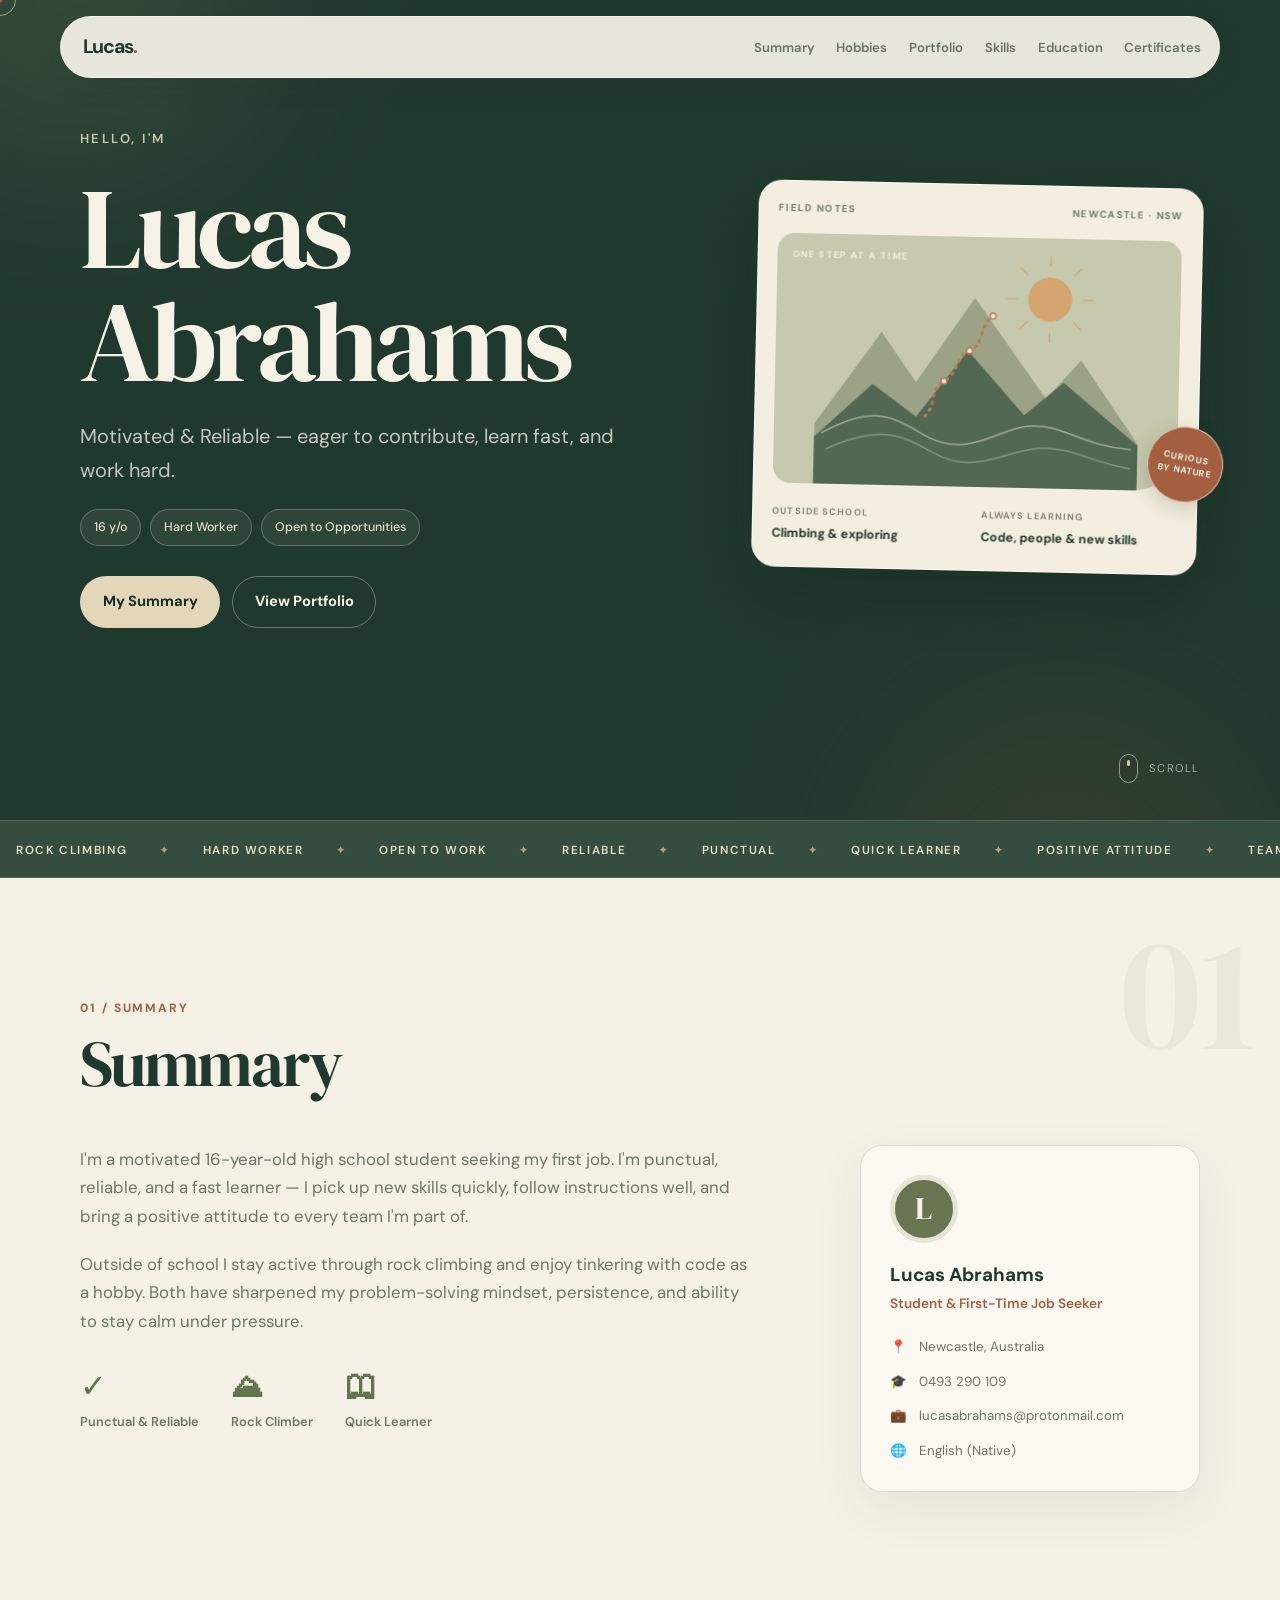
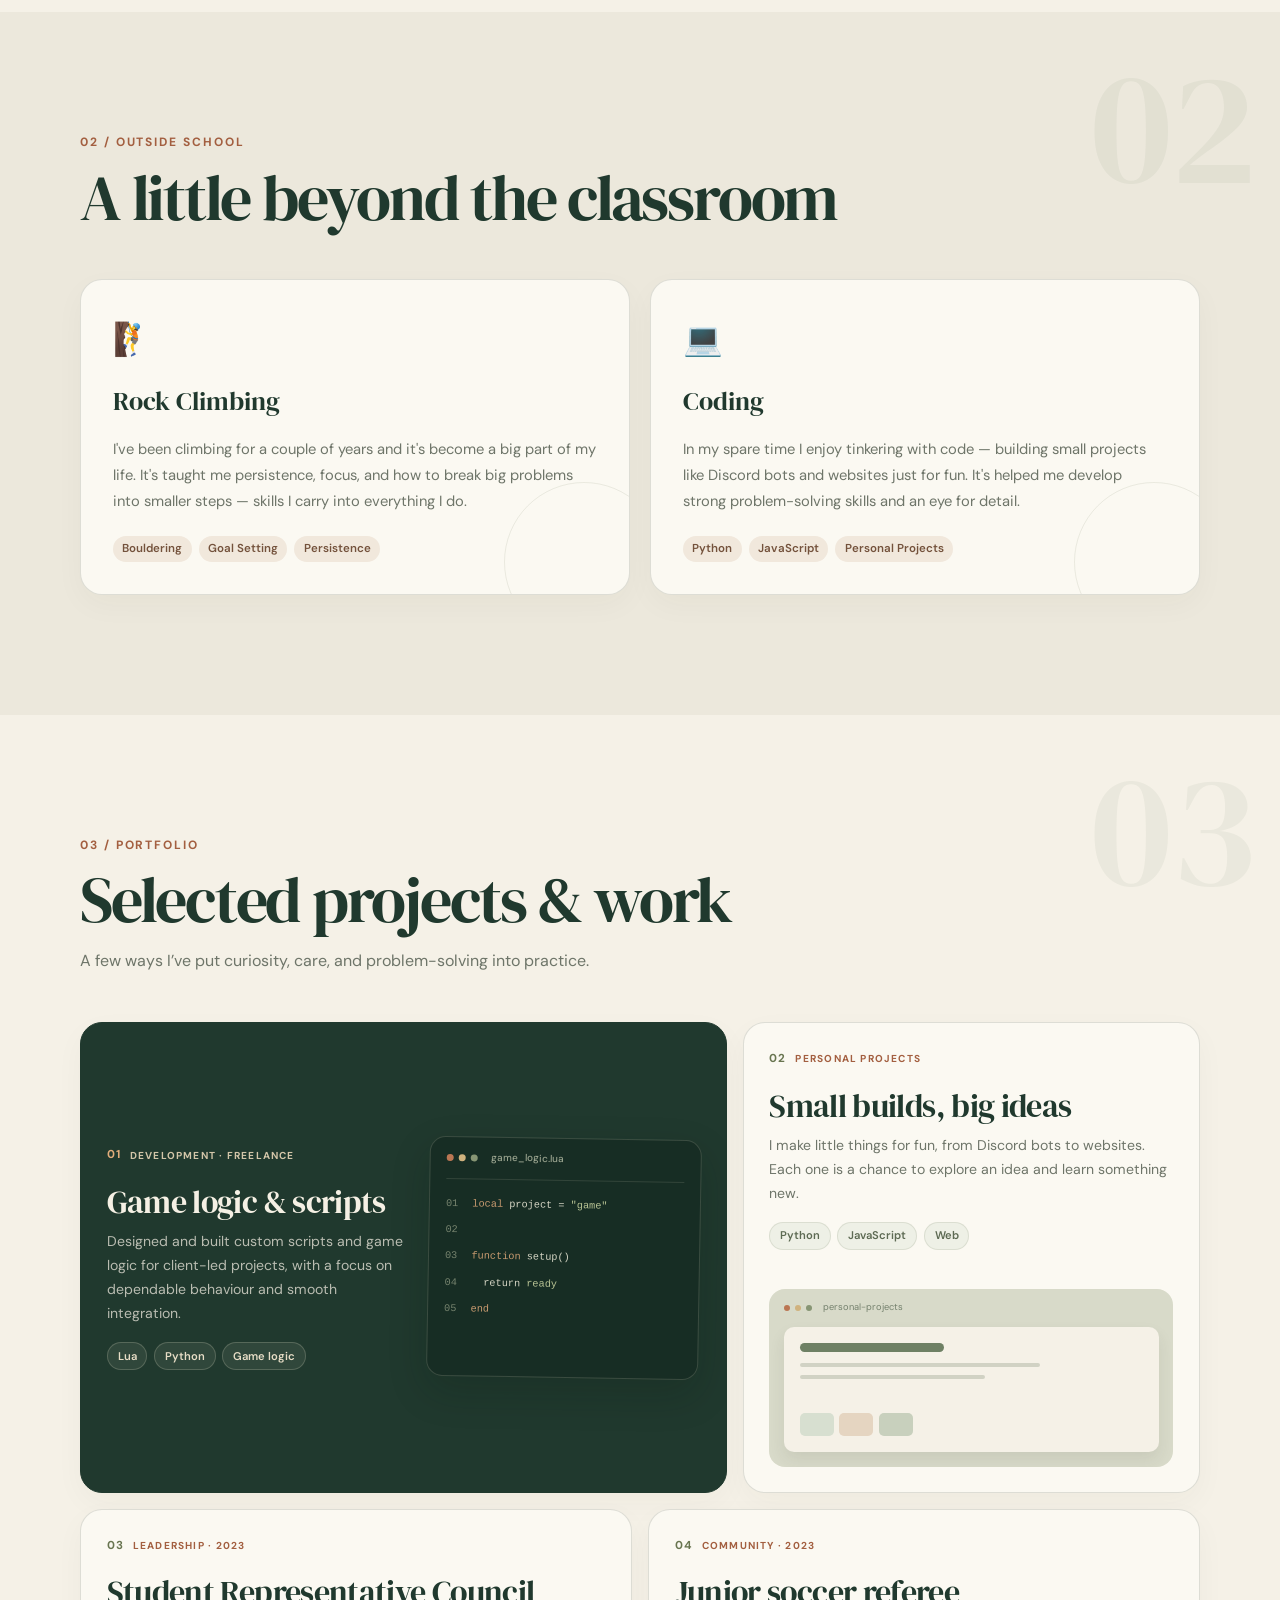
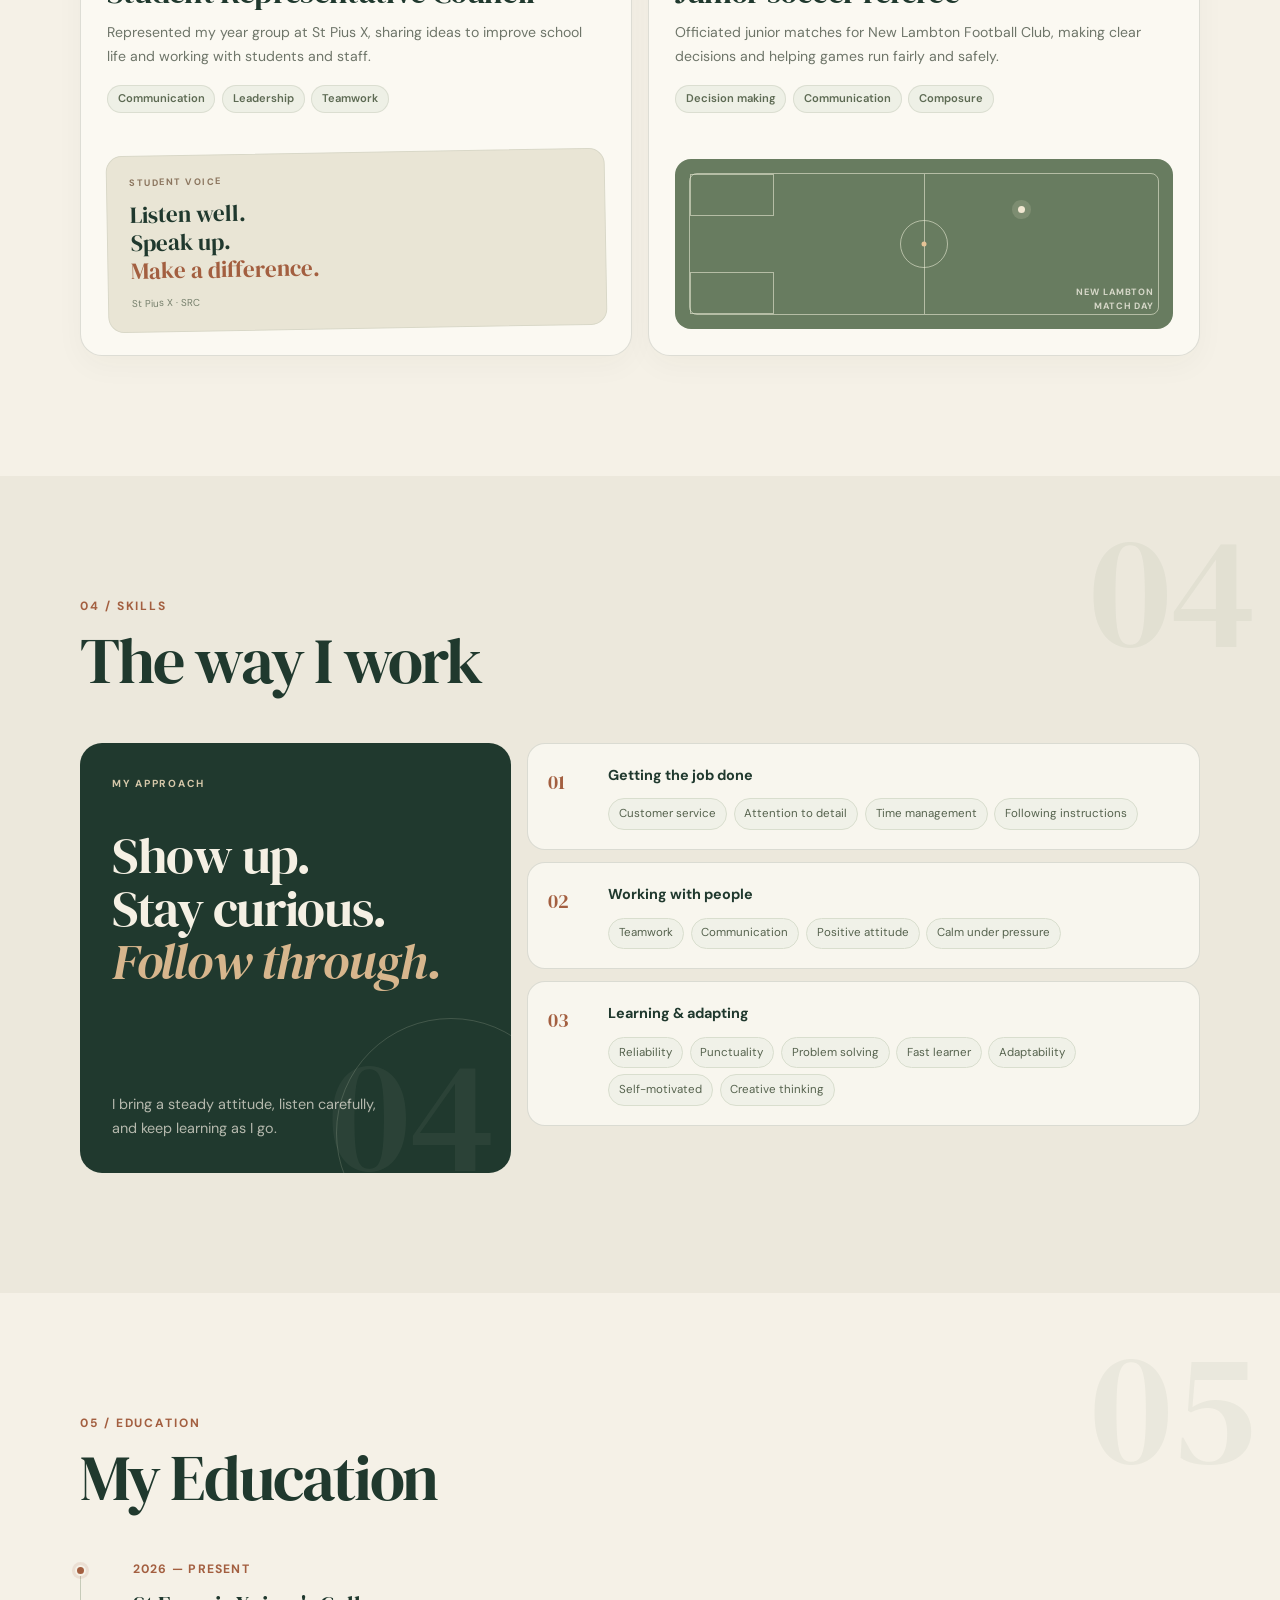
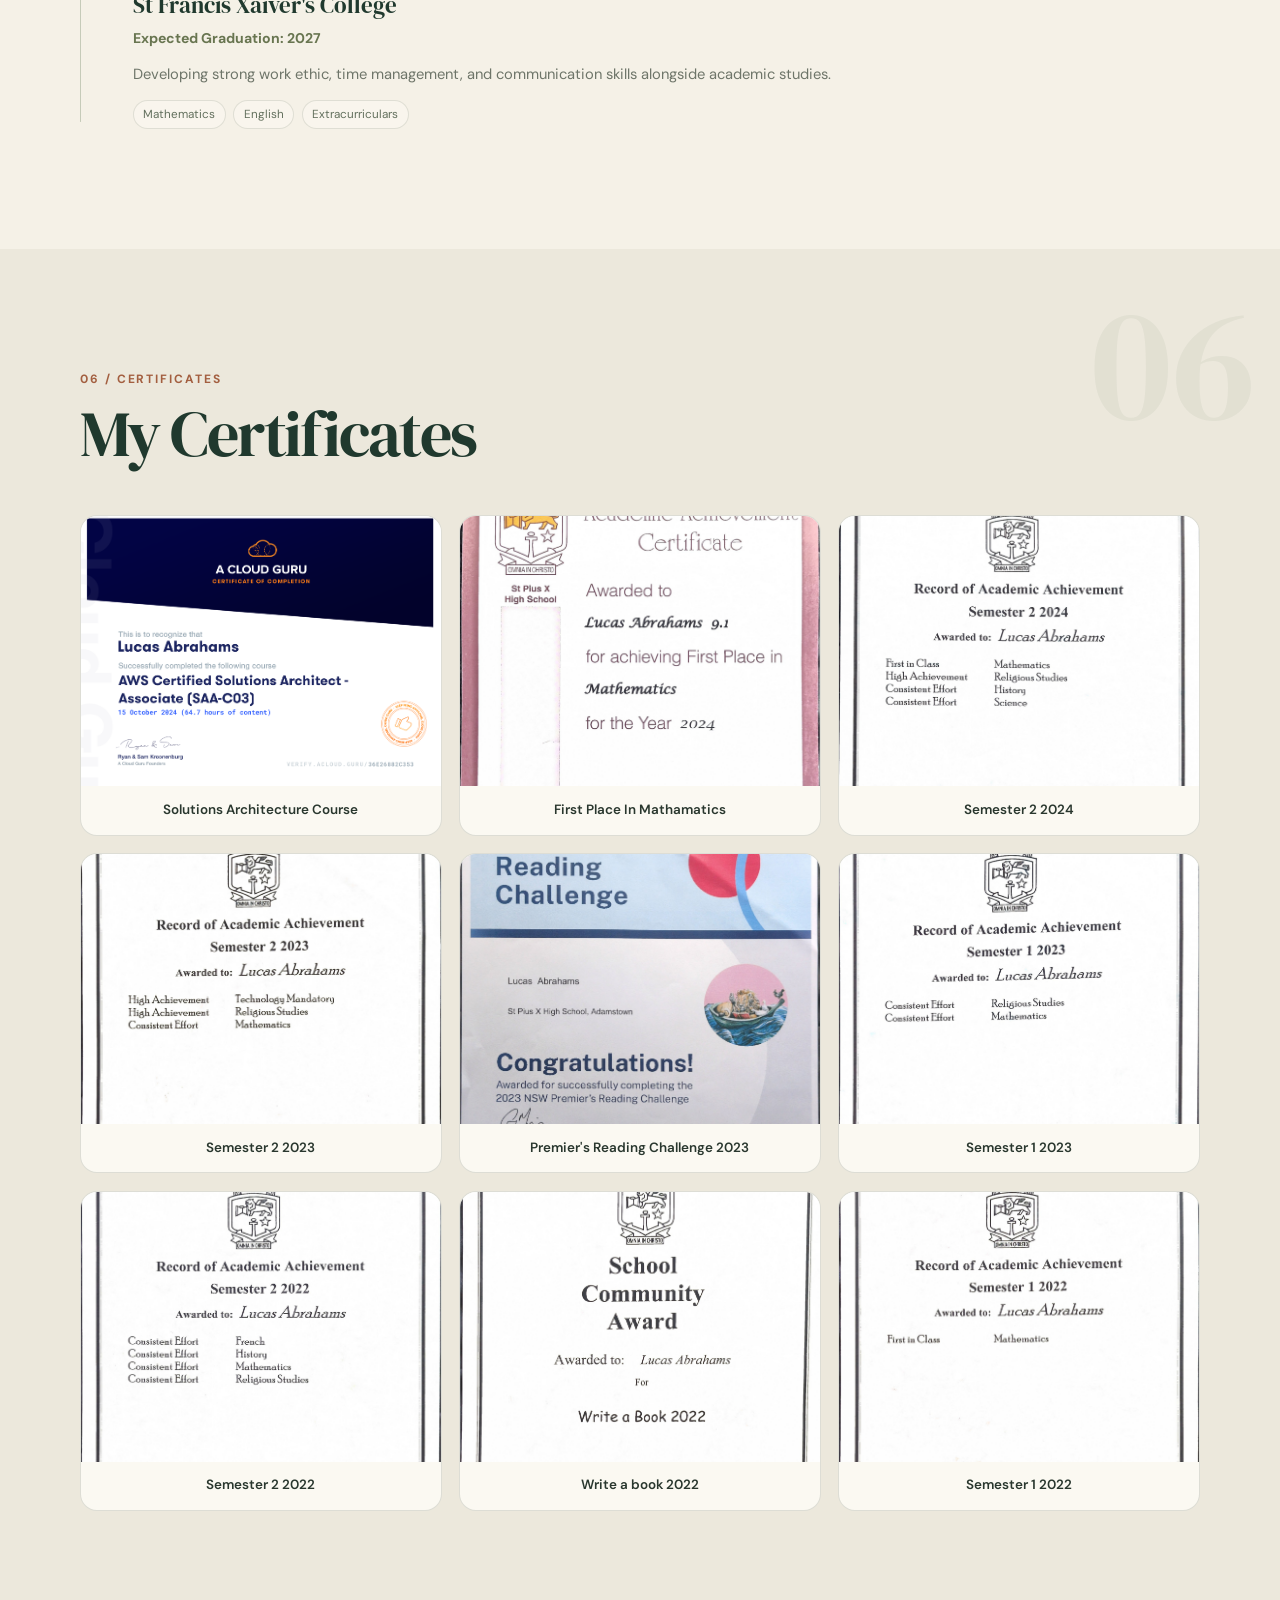
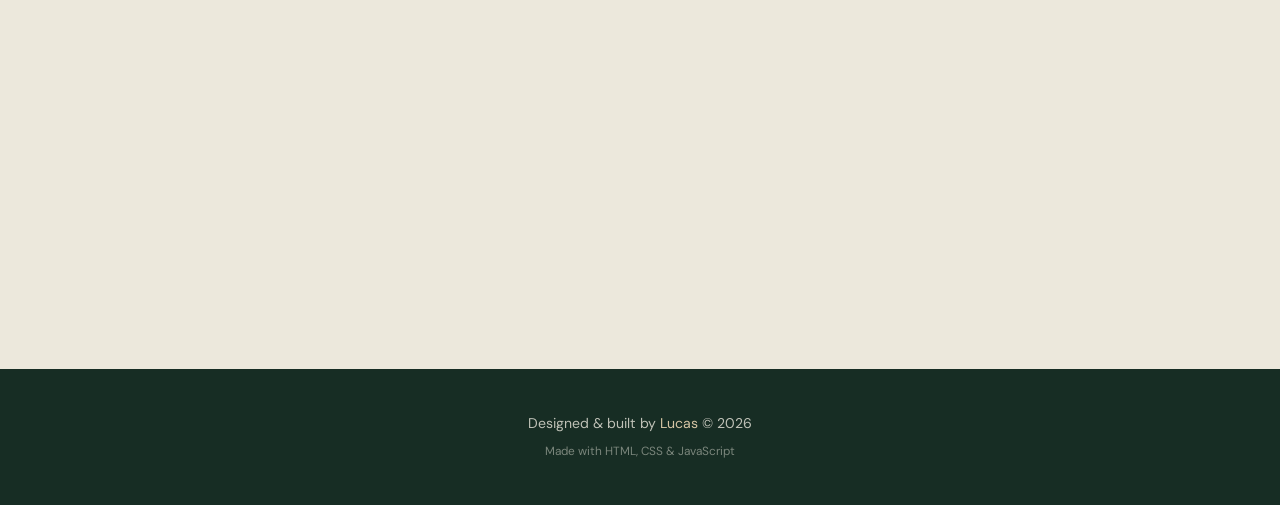
==== commit 588b0273: "New Design" ====
--- a/index.html
+++ b/index.html
@@ -7,17 +7,9 @@
   <link rel="stylesheet" href="style.css" />
   <link rel="preconnect" href="https://fonts.googleapis.com" />
   <link rel="preconnect" href="https://fonts.gstatic.com" crossorigin />
-  <link href="https://fonts.googleapis.com/css2?family=Inter:wght@300;400;500;600;700;800&family=JetBrains+Mono:wght@400;500&display=swap" rel="stylesheet" />
+  <link href="https://fonts.googleapis.com/css2?family=DM+Sans:wght@400;500;600;700&family=DM+Serif+Display&display=swap" rel="stylesheet" />
 </head>
 <body>
-
-  <!-- LOADER -->
-  <div id="loader">
-    <div class="loader-inner">
-      <div class="loader-name">Lucas<span class="accent">.</span></div>
-      <div class="loader-bar"><div class="loader-fill"></div></div>
-    </div>
-  </div>
 
   <!-- CUSTOM CURSOR -->
   <div id="cursor-ring"></div>
@@ -32,9 +24,9 @@
       <span class="nav-logo">Lucas<span class="accent">.</span></span>
       <ul class="nav-links">
         <li><a href="#summary">Summary</a></li>
-        <li><a href="#experience">Experience</a></li>
+        <li><a href="#projects">Hobbies</a></li>
+        <li><a href="#portfolio">Portfolio</a></li>
         <li><a href="#skills">Skills</a></li>
-        <li><a href="#projects">Hobbies</a></li>
         <li><a href="#education">Education</a></li>
         <li><a href="#certificates">Certificates</a></li>
       </ul>
@@ -48,19 +40,48 @@
       <div class="blob blob-2"></div>
       <div class="grid-overlay"></div>
     </div>
-    <div class="hero-content">
-      <p class="hero-eyebrow">Hello, I'm</p>
-      <h1 class="hero-name" id="hero-name">Lucas Abrahams</h1>
-      <p class="hero-tagline">Motivated &amp; Reliable — eager to contribute, learn fast, and work hard.</p>
-      <div class="hero-badges">
-        <span class="badge">16 y/o</span>
-        <span class="badge">Hard Worker</span>
-        <span class="badge">Open to Opportunities</span>
-      </div>
-      <div class="hero-cta">
-        <a href="#summary" class="btn btn-primary">My Summary</a>
-        <a href="#experience" class="btn btn-ghost">Experience</a>
-      </div>
+    <div class="hero-layout">
+      <div class="hero-content">
+        <p class="hero-eyebrow">Hello, I'm</p>
+        <h1 class="hero-name" id="hero-name">Lucas Abrahams</h1>
+        <p class="hero-tagline">Motivated &amp; Reliable — eager to contribute, learn fast, and work hard.</p>
+        <div class="hero-badges">
+          <span class="badge">16 y/o</span>
+          <span class="badge">Hard Worker</span>
+          <span class="badge">Open to Opportunities</span>
+        </div>
+        <div class="hero-cta">
+          <a href="#summary" class="btn btn-primary">My Summary</a>
+          <a href="#portfolio" class="btn btn-ghost">View Portfolio</a>
+        </div>
+      </div>
+
+      <aside class="hero-note" aria-label="A few things about Lucas">
+        <div class="hero-note-heading">
+          <span>FIELD NOTES</span>
+          <span>NEWCASTLE · NSW</span>
+        </div>
+        <div class="hero-illustration" aria-hidden="true">
+          <svg viewBox="0 0 440 340" role="presentation">
+            <path class="landform landform-back" d="M0 258 89 132l48 67 78-116 99 135 47-53 79 112v63H0z" />
+            <path class="landform landform-front" d="m0 276 78-73 60 43 69-91 78 86 53-45 102 83v61H0z" />
+            <path class="contour" d="M9 271c67-38 92-28 139-1 60 34 100-9 141-14 48-6 70 24 142 29" />
+            <path class="contour contour-two" d="M16 293c72-35 103-22 145 1 57 31 96-3 142-8 47-5 73 17 128 25" />
+            <path class="climb-route" d="M150 245c18-18 3-34 25-48s12-30 34-42 11-34 31-48" />
+            <circle class="route-point" cx="175" cy="197" r="4" />
+            <circle class="route-point" cx="209" cy="155" r="4" />
+            <circle class="route-point" cx="240" cy="107" r="4" />
+            <circle class="sun" cx="317" cy="83" r="30" />
+            <path class="sun-line" d="M317 37v-12m0 116v-12m46-46h12m-116 0h12m79-33 9-9m-82 82 9-9m64 0 9 9m-82-82 9 9" />
+          </svg>
+          <span class="illustration-caption">ONE STEP AT A TIME</span>
+        </div>
+        <div class="hero-note-details">
+          <div><span>OUTSIDE SCHOOL</span><strong>Climbing &amp; exploring</strong></div>
+          <div><span>ALWAYS LEARNING</span><strong>Code, people &amp; new skills</strong></div>
+        </div>
+        <span class="hero-note-stamp" aria-hidden="true">CURIOUS<br />BY NATURE</span>
+      </aside>
     </div>
     <div class="scroll-indicator">
       <div class="mouse"><div class="wheel"></div></div>
@@ -136,122 +157,13 @@
     </div>
   </section>
 
-  <!-- EXPERIENCE -->
-  <section id="experience">
+  <!-- HOBBIES -->
+  <section id="projects">
     <span class="section-num">02</span>
     <div class="container">
       <div class="section-header reveal">
-        <span class="section-tag">02 / Experience</span>
-        <h2>My Experience</h2>
-      </div>
-      <div class="timeline">
-
-        <div class="timeline-item reveal-left">
-          <div class="timeline-dot"></div>
-          <div class="timeline-content">
-            <span class="timeline-date">2026</span>
-            <h3>Freelance Developer</h3>
-            <p class="timeline-org">Self-directed</p>
-            <p>Contracted to design, develop, and deploy specialized scripts and game logic, ensuring high-performance code and seamless integration for client-led projects.</p>
-            <div class="timeline-tags">
-              <span>Lua</span>
-              <span>Python</span>
-              <span>Self-Motivated</span>
-            </div>
-          </div>
-        </div>
-
-        
-
-        <div class="timeline-item reveal-left">
-          <div class="timeline-dot"></div>
-          <div class="timeline-content">
-            <span class="timeline-date">2023</span>
-            <h3>SRC Member</h3>
-            <p class="timeline-org">St Pius X</p>
-            <p>Represented my year group on the Student Representative Council, attending meetings and contributing ideas to improve school life. Built confidence in speaking up, collaborating with staff and peers, and taking responsibility for the wider school community.</p>
-            <div class="timeline-tags">
-              <span>Leadership</span>
-              <span>Communication</span>
-              <span>Representation</span>
-            </div>
-          </div>
-        </div>
-
-        <div class="timeline-item reveal-left">
-          <div class="timeline-dot"></div>
-          <div class="timeline-content">
-            <span class="timeline-date">2023</span>
-            <h3>Soccer Referee</h3>
-            <p class="timeline-org">New Lambton Football Club</p>
-            <p>Officiated junior soccer matches, enforcing rules, managing player conduct, and making real-time decisions under pressure. Developed strong communication and conflict-resolution skills while maintaining a calm, authoritative presence on the field.</p>
-            <div class="timeline-tags">
-              <span>Communication</span>
-              <span>Decision Making</span>
-              <span>Conflict Resolution</span>
-            </div>
-          </div>
-        </div>
-
-      </div>
-    </div>
-  </section>
-
-  <!-- SKILLS -->
-  <section id="skills">
-    <span class="section-num">03</span>
-    <div class="container">
-      <div class="section-header reveal">
-        <span class="section-tag">03 / Skills</span>
-        <h2>What I Bring</h2>
-      </div>
-      <div class="skills-grid">
-
-        <div class="skill-category reveal">
-          <h3>Work Skills</h3>
-          <div class="tag-cloud">
-            <span class="tag">Customer Service</span>
-            <span class="tag">Teamwork</span>
-            <span class="tag">Attention to Detail</span>
-            <span class="tag">Time Management</span>
-            <span class="tag">Following Instructions</span>
-          </div>
-        </div>
-
-        <div class="skill-category reveal">
-          <h3>Strengths</h3>
-          <div class="tag-cloud">
-            <span class="tag">Reliability</span>
-            <span class="tag">Punctuality</span>
-            <span class="tag">Fast Learner</span>
-            <span class="tag">Positive Attitude</span>
-            <span class="tag">Self-Motivated</span>
-          </div>
-        </div>
-
-        <div class="skill-category reveal">
-          <h3>Soft Skills</h3>
-          <div class="tag-cloud">
-            <span class="tag">Communication</span>
-            <span class="tag">Problem Solving</span>
-            <span class="tag">Team Player</span>
-            <span class="tag">Adaptability</span>
-            <span class="tag">Creative Thinking</span>
-            <span class="tag">Calm Under Pressure</span>
-          </div>
-        </div>
-
-      </div>
-    </div>
-  </section>
-
-  <!-- HOBBIES -->
-  <section id="projects">
-    <span class="section-num">04</span>
-    <div class="container">
-      <div class="section-header reveal">
-        <span class="section-tag">04 / Hobbies</span>
-        <h2>What are my hobbies</h2>
+        <span class="section-tag">02 / Outside School</span>
+        <h2>A little beyond the classroom</h2>
       </div>
       <div class="projects-grid">
 
@@ -277,6 +189,126 @@
           </div>
         </div>
 
+      </div>
+    </div>
+  </section>
+
+  <!-- PORTFOLIO -->
+  <section id="portfolio">
+    <span class="section-num">03</span>
+    <div class="container">
+      <div class="section-header reveal">
+        <span class="section-tag">03 / Portfolio</span>
+        <h2>Selected projects &amp; work</h2>
+        <p class="section-intro">A few ways I’ve put curiosity, care, and problem-solving into practice.</p>
+      </div>
+      <div class="portfolio-grid">
+        <article class="portfolio-card portfolio-card--featured reveal-left">
+          <div class="portfolio-copy">
+            <span class="portfolio-kicker"><b>01</b> DEVELOPMENT · FREELANCE</span>
+            <h3>Game logic &amp; scripts</h3>
+            <p>Designed and built custom scripts and game logic for client-led projects, with a focus on dependable behaviour and smooth integration.</p>
+            <div class="portfolio-tags"><span>Lua</span><span>Python</span><span>Game logic</span></div>
+          </div>
+          <div class="portfolio-art code-art" aria-hidden="true">
+            <div class="art-window-bar"><span></span><span></span><span></span><b>game_logic.lua</b></div>
+            <div class="art-code">
+              <span><i>01</i> <b>local</b> project = <em>"game"</em></span>
+              <span><i>02</i></span>
+              <span><i>03</i> <b>function</b> setup()</span>
+              <span><i>04</i> &nbsp;&nbsp;return <em>ready</em></span>
+              <span><i>05</i> <b>end</b></span>
+            </div>
+          </div>
+        </article>
+
+        <article class="portfolio-card portfolio-card--personal reveal-right">
+          <div class="portfolio-copy">
+            <span class="portfolio-kicker"><b>02</b> PERSONAL PROJECTS</span>
+            <h3>Small builds, big ideas</h3>
+            <p>I make little things for fun, from Discord bots to websites. Each one is a chance to explore an idea and learn something new.</p>
+            <div class="portfolio-tags"><span>Python</span><span>JavaScript</span><span>Web</span></div>
+          </div>
+          <div class="portfolio-art browser-art" aria-hidden="true">
+            <div class="browser-top"><span></span><span></span><span></span><i>personal-projects</i></div>
+            <div class="browser-page"><b></b><span></span><span></span><div><i></i><i></i><i></i></div></div>
+          </div>
+        </article>
+
+        <article class="portfolio-card reveal-left">
+          <div class="portfolio-copy">
+            <span class="portfolio-kicker"><b>03</b> LEADERSHIP · 2023</span>
+            <h3>Student Representative Council</h3>
+            <p>Represented my year group at St Pius X, sharing ideas to improve school life and working with students and staff.</p>
+            <div class="portfolio-tags"><span>Communication</span><span>Leadership</span><span>Teamwork</span></div>
+          </div>
+          <div class="portfolio-art note-art" aria-hidden="true">
+            <span>STUDENT VOICE</span>
+            <blockquote>Listen well.<br />Speak up.<br /><b>Make a difference.</b></blockquote>
+            <i>St Pius X · SRC</i>
+          </div>
+        </article>
+
+        <article class="portfolio-card reveal-right">
+          <div class="portfolio-copy">
+            <span class="portfolio-kicker"><b>04</b> COMMUNITY · 2023</span>
+            <h3>Junior soccer referee</h3>
+            <p>Officiated junior matches for New Lambton Football Club, making clear decisions and helping games run fairly and safely.</p>
+            <div class="portfolio-tags"><span>Decision making</span><span>Communication</span><span>Composure</span></div>
+          </div>
+          <div class="portfolio-art field-art" aria-hidden="true">
+            <div class="field-lines"><span></span><span></span><span></span><i></i><b></b></div>
+            <span class="field-caption">NEW LAMBTON<br />MATCH DAY</span>
+          </div>
+        </article>
+      </div>
+    </div>
+  </section>
+
+  <!-- SKILLS -->
+  <section id="skills">
+    <span class="section-num">04</span>
+    <div class="container">
+      <div class="section-header reveal">
+        <span class="section-tag">04 / Skills</span>
+        <h2>The way I work</h2>
+      </div>
+      <div class="skills-board">
+        <div class="skills-manifesto reveal-left">
+          <span class="skills-manifesto-label">MY APPROACH</span>
+          <h3>Show up.<br />Stay curious.<br /><em>Follow through.</em></h3>
+          <p>I bring a steady attitude, listen carefully, and keep learning as I go.</p>
+          <span class="skills-manifesto-mark" aria-hidden="true">04</span>
+        </div>
+        <div class="skills-list">
+          <article class="skill-row reveal-right">
+            <span class="skill-row-index">01</span>
+            <div>
+              <h3>Getting the job done</h3>
+              <div class="skill-tags">
+                <span>Customer service</span><span>Attention to detail</span><span>Time management</span><span>Following instructions</span>
+              </div>
+            </div>
+          </article>
+          <article class="skill-row reveal-right">
+            <span class="skill-row-index">02</span>
+            <div>
+              <h3>Working with people</h3>
+              <div class="skill-tags">
+                <span>Teamwork</span><span>Communication</span><span>Positive attitude</span><span>Calm under pressure</span>
+              </div>
+            </div>
+          </article>
+          <article class="skill-row reveal-right">
+            <span class="skill-row-index">03</span>
+            <div>
+              <h3>Learning &amp; adapting</h3>
+              <div class="skill-tags">
+                <span>Reliability</span><span>Punctuality</span><span>Problem solving</span><span>Fast learner</span><span>Adaptability</span><span>Self-motivated</span><span>Creative thinking</span>
+              </div>
+            </div>
+          </article>
+        </div>
       </div>
     </div>
   </section>
@@ -440,19 +472,6 @@
 
   <script>
     // ============================================================
-    // LOADER
-    // ============================================================
-    const loader = document.getElementById('loader');
-
-    window.addEventListener('load', () => {
-      setTimeout(() => {
-        loader.classList.add('hidden');
-        startHeroAnimations();
-        initObservers();
-      }, 1500);
-    });
-
-    // ============================================================
     // HERO ANIMATIONS
     // ============================================================
     function startHeroAnimations() {
@@ -469,9 +488,12 @@
 
       // Letter-by-letter name
       const nameEl = document.getElementById('hero-name');
-      nameEl.innerHTML = 'Lucas'.split('').map((l, idx) =>
-        `<span class="letter" style="animation-delay:${0.15 + idx * 0.1}s">${l}</span>`
-      ).join('');
+      let letterIndex = 0;
+      nameEl.innerHTML = 'Lucas Abrahams'.split(' ').map(word =>
+        `<span class="hero-name-word">${word.split('').map(letter =>
+          `<span class="letter" style="animation-delay:${0.15 + letterIndex++ * 0.08}s">${letter}</span>`
+        ).join('')}</span>`
+      ).join(' ');
 
       // Staggered fade-ups for remaining hero elements
       ['.hero-tagline', '.hero-badges', '.hero-cta'].forEach((sel, idx) => {
@@ -479,6 +501,10 @@
         setTimeout(() => el.classList.add('visible'), 650 + idx * 180);
       });
     }
+
+    // Start as soon as the page markup is ready; no splash screen or load delay.
+    startHeroAnimations();
+    initObservers();
 
     // ============================================================
     // SCROLL REVEAL OBSERVERS
@@ -501,27 +527,6 @@
         revealObs.observe(el);
       });
 
-      // Stagger tags within each tag-cloud
-      document.querySelectorAll('.tag-cloud').forEach(cloud => {
-        const tags = cloud.querySelectorAll('.tag');
-        tags.forEach((tag, i) => {
-          tag.style.opacity = '0';
-          tag.style.transform = 'translateY(16px) scale(0.9)';
-          tag.style.transition = `opacity 0.45s ease ${i * 0.07}s, transform 0.45s ease ${i * 0.07}s`;
-        });
-        const tagObs = new IntersectionObserver(entries => {
-          entries.forEach(entry => {
-            if (entry.isIntersecting) {
-              tags.forEach(tag => {
-                tag.style.opacity = '1';
-                tag.style.transform = 'none';
-              });
-              tagObs.unobserve(entry.target);
-            }
-          });
-        }, { threshold: 0.2 });
-        tagObs.observe(cloud);
-      });
     }
 
     // ============================================================
@@ -597,7 +602,7 @@
       requestAnimationFrame(animateCursorRing);
     })();
 
-    document.querySelectorAll('a, button, .skill-category, .project-card, .badge, .cert-card').forEach(el => {
+    document.querySelectorAll('a, button, .skill-row, .portfolio-card, .project-card, .badge, .cert-card').forEach(el => {
       el.addEventListener('mouseenter', () => document.body.classList.add('cursor-hover'));
       el.addEventListener('mouseleave', () => document.body.classList.remove('cursor-hover'));
     });
@@ -628,7 +633,7 @@
     // ============================================================
     // CARD 3D TILT
     // ============================================================
-    document.querySelectorAll('.project-card, .skill-category').forEach(card => {
+    document.querySelectorAll('.project-card').forEach(card => {
       card.addEventListener('mousemove', e => {
         const rect = card.getBoundingClientRect();
         const x = (e.clientX - rect.left) / rect.width - 0.5;
--- a/style.css
+++ b/style.css
@@ -1,1263 +1,548 @@
-/* ============================================
-   ROOT & VARIABLES
-   ============================================ */
+/* Warm, grounded palette */
 :root {
-  --bg:          #0d0d0f;
-  --bg-2:        #111115;
-  --bg-card:     #16161c;
-  --border:      rgba(255,255,255,0.07);
-  --text:        #e4e4f0;
-  --text-muted:  #888899;
-  --accent:      #9b5de5;
-  --accent-2:    #c77dff;
-  --accent-glow: rgba(155, 93, 229, 0.35);
-  --radius:      14px;
-  --radius-sm:   8px;
-  --transition:  0.3s cubic-bezier(0.25, 0.46, 0.45, 0.94);
-}
-
-/* ============================================
-   RESET & BASE
-   ============================================ */
+  --bg: #f5f1e7;
+  --bg-2: #ece8dc;
+  --bg-card: #fbf9f2;
+  --forest: #20392e;
+  --forest-deep: #172d24;
+  --sage: #78866a;
+  --olive: #687550;
+  --clay: #a35f40;
+  --brown: #74523c;
+  --border: rgba(47, 62, 48, 0.15);
+  --text: #29372e;
+  --text-muted: #6e7569;
+  --accent: #61754e;
+  --accent-2: #a15e3f;
+  --accent-glow: rgba(161, 94, 63, 0.18);
+  --radius: 22px;
+  --radius-sm: 12px;
+  --transition: 0.3s cubic-bezier(0.2, 0.65, 0.3, 1);
+}
+
 *, *::before, *::after { box-sizing: border-box; margin: 0; padding: 0; }
-
-html { scroll-behavior: smooth; }
-
+html { scroll-behavior: smooth; scroll-padding-top: 6rem; }
 body {
-  font-family: 'Inter', system-ui, sans-serif;
   background: var(--bg);
   color: var(--text);
+  font-family: 'DM Sans', system-ui, sans-serif;
+  font-size: 16px;
   line-height: 1.7;
   overflow-x: hidden;
 }
-
 a { color: inherit; text-decoration: none; }
-
 img { max-width: 100%; }
-
-::selection { background: var(--accent); color: #fff; }
-
-::-webkit-scrollbar { width: 6px; }
+button, input, textarea { font: inherit; }
+::selection { background: #c8cfb5; color: var(--forest-deep); }
+::-webkit-scrollbar { width: 8px; }
 ::-webkit-scrollbar-track { background: var(--bg); }
-::-webkit-scrollbar-thumb { background: var(--accent); border-radius: 3px; }
-
-/* ============================================
-   UTILITIES
-   ============================================ */
-.container {
-  max-width: 1100px;
-  margin: 0 auto;
-  padding: 0 2rem;
-}
-
-.accent { color: var(--accent); }
-.accent-text { color: var(--accent-2); }
-
-/* ============================================
-   SCROLL REVEAL ANIMATION
-   ============================================ */
-.reveal {
+::-webkit-scrollbar-thumb { background: #aab19b; border: 2px solid var(--bg); border-radius: 99px; }
+
+.container { width: min(1120px, calc(100% - 3rem)); margin-inline: auto; }
+.accent { color: var(--clay); }
+.accent-text { color: var(--accent); }
+
+/* Reveal motion */
+.reveal, .reveal-left, .reveal-right, .reveal-scale {
   opacity: 0;
-  transform: translateY(50px);
-  transition: opacity 0.9s cubic-bezier(0.16, 1, 0.3, 1),
-              transform 0.9s cubic-bezier(0.16, 1, 0.3, 1);
-}
-
-.reveal.visible {
-  opacity: 1;
-  transform: none;
-}
-
-/* Staggered delay for siblings */
-.reveal:nth-child(2) { transition-delay: 0.1s; }
-.reveal:nth-child(3) { transition-delay: 0.2s; }
-.reveal:nth-child(4) { transition-delay: 0.3s; }
-
-/* ============================================
-   NAVBAR
-   ============================================ */
+  transition: opacity 0.8s ease, transform 0.8s cubic-bezier(0.16, 1, 0.3, 1);
+}
+.reveal { transform: translateY(28px); }
+.reveal-left { transform: translateX(-32px); }
+.reveal-right { transform: translateX(32px); }
+.reveal-scale { transform: scale(0.96); }
+.reveal.visible, .reveal-left.visible, .reveal-right.visible, .reveal-scale.visible { opacity: 1; transform: none; }
+.reveal:nth-child(2) { transition-delay: 0.08s; }
+.reveal:nth-child(3) { transition-delay: 0.16s; }
+.reveal:nth-child(4) { transition-delay: 0.24s; }
+
+/* Navigation */
 #navbar {
   position: fixed;
-  top: 0;
-  left: 0;
-  right: 0;
+  inset: 0 0 auto;
   z-index: 100;
-  padding: 1.25rem 2rem;
-  transition: var(--transition);
-}
-
-#navbar.scrolled {
-  background: rgba(13, 13, 15, 0.85);
-  backdrop-filter: blur(20px);
-  -webkit-backdrop-filter: blur(20px);
-  border-bottom: 1px solid var(--border);
-  padding: 0.9rem 2rem;
-}
-
+  padding: 1rem 1.5rem;
+  transition: padding var(--transition);
+}
 .nav-inner {
-  max-width: 1100px;
+  width: min(1160px, 100%);
+  min-height: 62px;
   margin: 0 auto;
+  padding: 0.65rem 1.1rem 0.65rem 1.35rem;
   display: flex;
   align-items: center;
   justify-content: space-between;
-}
-
-.nav-logo {
-  font-size: 1.3rem;
-  font-weight: 700;
-  letter-spacing: -0.5px;
-}
-
-.nav-links {
-  list-style: none;
-  display: flex;
-  gap: 2rem;
-}
-
+  gap: 1.5rem;
+  border: 1px solid rgba(255, 255, 255, 0.42);
+  border-radius: 999px;
+  background: rgba(248, 246, 237, 0.92);
+  box-shadow: 0 8px 30px rgba(34, 47, 36, 0.08);
+  backdrop-filter: blur(14px);
+  -webkit-backdrop-filter: blur(14px);
+}
+#navbar.scrolled { padding-top: 0.55rem; }
+#navbar.scrolled .nav-inner { box-shadow: 0 8px 30px rgba(34, 47, 36, 0.12); }
+.nav-logo { color: var(--forest); font-size: 1.22rem; font-weight: 700; letter-spacing: -0.06em; white-space: nowrap; }
+.nav-links { display: flex; align-items: center; gap: clamp(0.75rem, 1.7vw, 1.5rem); list-style: none; }
 .nav-links a {
-  font-size: 0.9rem;
-  font-weight: 500;
-  color: var(--text-muted);
+  position: relative;
+  color: #697367;
+  font-size: 0.82rem;
+  font-weight: 600;
   transition: color var(--transition);
+}
+.nav-links a::after {
+  position: absolute;
+  right: 0;
+  bottom: -0.35rem;
+  left: 0;
+  height: 2px;
+  border-radius: 2px;
+  background: var(--clay);
+  content: '';
+  transform: scaleX(0);
+  transform-origin: left;
+  transition: transform var(--transition);
+}
+.nav-links a:hover, .nav-links a.active { color: var(--forest); }
+.nav-links a:hover::after, .nav-links a.active::after { transform: scaleX(1); }
+
+/* Hero */
+#hero {
   position: relative;
-}
-
-.nav-links a::after {
-  content: '';
-  position: absolute;
-  bottom: -3px;
-  left: 0;
-  width: 0;
-  height: 2px;
-  background: var(--accent);
-  border-radius: 2px;
-  transition: width var(--transition);
-}
-
-.nav-links a:hover,
-.nav-links a.active {
-  color: var(--text);
-}
-
-.nav-links a:hover::after,
-.nav-links a.active::after {
-  width: 100%;
-}
-
-/* ============================================
-   HERO
-   ============================================ */
-#hero {
-  min-height: 100vh;
-  display: flex;
-  flex-direction: column;
-  align-items: center;
-  justify-content: center;
-  position: relative;
-  text-align: center;
-  padding: 6rem 2rem 4rem;
   overflow: hidden;
-}
-
-.hero-bg {
-  position: absolute;
-  inset: 0;
-  z-index: 0;
-}
-
-.blob {
-  position: absolute;
-  border-radius: 50%;
-  filter: blur(90px);
-  opacity: 0.18;
-  transition: transform 0.1s ease-out;
-}
-
-.blob-1 {
-  width: 500px;
-  height: 500px;
-  background: radial-gradient(circle, #9b5de5, #6a3de8);
-  top: -150px;
-  left: -100px;
-}
-
-.blob-2 {
-  width: 450px;
-  height: 450px;
-  background: radial-gradient(circle, #c77dff, #9b5de5);
-  bottom: -100px;
-  right: -80px;
-}
-
+  min-height: min(820px, 100svh);
+  padding: 8rem 0 6rem;
+  color: #f6f2e8;
+  background: var(--forest);
+}
+.hero-bg { position: absolute; inset: 0; pointer-events: none; }
+.blob { position: absolute; width: 380px; height: 380px; border-radius: 50%; filter: blur(100px); opacity: 0.16; transition: transform 0.2s ease-out; }
+.blob-1 { top: -210px; left: -120px; background: #a6a578; }
+.blob-2 { right: 2%; bottom: -260px; background: #a85e3e; }
 .grid-overlay {
   position: absolute;
   inset: 0;
-  background-image:
-    linear-gradient(rgba(255,255,255,0.025) 1px, transparent 1px),
-    linear-gradient(90deg, rgba(255,255,255,0.025) 1px, transparent 1px);
-  background-size: 50px 50px;
-  mask-image: radial-gradient(ellipse 80% 80% at 50% 50%, black, transparent);
-}
-
+  opacity: 0.15;
+  background-image: radial-gradient(rgba(237, 230, 210, 0.55) 0.7px, transparent 0.7px);
+  background-size: 22px 22px;
+  mask-image: linear-gradient(90deg, black, transparent 76%);
+}
+.hero-layout {
+  position: relative;
+  z-index: 2;
+  width: min(1120px, calc(100% - 3rem));
+  margin: 0 auto;
+  display: grid;
+  grid-template-columns: minmax(0, 1.1fr) minmax(340px, 0.8fr);
+  align-items: center;
+  gap: clamp(2rem, 5vw, 5rem);
+}
 .hero-content {
+  display: flex;
+  align-items: flex-start;
+  flex-direction: column;
+  gap: 1.35rem;
+}
+.hero-eyebrow {
+  color: #c7c9a9;
+  font-size: 0.82rem;
+  font-weight: 600;
+  letter-spacing: 0.19em;
+  text-transform: uppercase;
+}
+.hero-name {
+  max-width: 850px;
+  color: #f6f2e8;
+  font-family: 'DM Serif Display', Georgia, serif;
+  font-size: clamp(4rem, 9vw, 7.5rem);
+  font-weight: 400;
+  letter-spacing: -0.045em;
+  line-height: 0.98;
+}
+.hero-name-word { display: inline-block; white-space: nowrap; }
+.hero-tagline { max-width: 550px; color: rgba(246, 242, 232, 0.77); font-size: clamp(1.05rem, 2vw, 1.25rem); }
+.hero-badges { display: flex; flex-wrap: wrap; gap: 0.55rem; }
+.badge {
+  padding: 0.42rem 0.82rem;
+  border: 1px solid rgba(236, 231, 211, 0.28);
+  border-radius: 999px;
+  color: #e4dfc9;
+  background: rgba(238, 233, 213, 0.07);
+  font-size: 0.78rem;
+  font-weight: 500;
+}
+.hero-cta { display: flex; flex-wrap: wrap; gap: 0.75rem; margin-top: 0.55rem; }
+.hero-note {
   position: relative;
-  z-index: 1;
+  width: min(100%, 445px);
+  justify-self: end;
+  padding: 1.2rem;
+  border: 1px solid rgba(255, 255, 255, 0.55);
+  border-radius: 24px;
+  color: var(--text);
+  background: #f3eedf;
+  box-shadow: 0 28px 70px rgba(10, 27, 19, 0.28);
+  transform: rotate(1.25deg);
+}
+.hero-note-heading { display: flex; justify-content: space-between; gap: 1rem; color: #737b69; font-size: 0.62rem; font-weight: 700; letter-spacing: 0.13em; }
+.hero-illustration { position: relative; height: 250px; margin: 1rem 0 1.1rem; overflow: hidden; border-radius: 17px 17px 44px 17px; background: #c6c9ae; }
+.hero-illustration svg { position: absolute; inset: 0; width: 100%; height: 100%; }
+.landform-back { fill: #9ba285; }
+.landform-front { fill: #526852; }
+.contour { fill: none; stroke: rgba(243, 238, 223, 0.48); stroke-width: 2; }
+.contour-two { stroke: rgba(243, 238, 223, 0.32); }
+.climb-route { fill: none; stroke: #bd7953; stroke-linecap: round; stroke-width: 4; stroke-dasharray: 2 8; }
+.route-point { fill: #f2ead7; stroke: #bd7953; stroke-width: 2; }
+.sun { fill: #d4a56f; }
+.sun-line { fill: none; stroke: #d4a56f; stroke-linecap: round; stroke-width: 2; opacity: 0.8; }
+.illustration-caption { position: absolute; top: 0.85rem; left: 0.9rem; color: #f3eedf; font-size: 0.58rem; font-weight: 700; letter-spacing: 0.15em; }
+.hero-note-details { display: grid; grid-template-columns: 1fr 1fr; gap: 0.8rem; padding: 0.2rem 0 0.15rem; }
+.hero-note-details div { display: flex; flex-direction: column; gap: 0.22rem; }
+.hero-note-details span { color: #858979; font-size: 0.58rem; font-weight: 700; letter-spacing: 0.12em; }
+.hero-note-details strong { color: var(--forest); font-size: 0.78rem; font-weight: 700; }
+.hero-note-stamp { position: absolute; right: -26px; bottom: 72px; width: 76px; height: 76px; display: grid; place-content: center; border: 1px solid rgba(243, 238, 223, 0.7); border-radius: 50%; color: #f7f1e4; background: var(--clay); box-shadow: 0 6px 20px rgba(44, 45, 30, 0.18); font-size: 0.56rem; font-weight: 700; letter-spacing: 0.08em; line-height: 1.4; text-align: center; transform: rotate(9deg); }
+.btn {
+  display: inline-flex;
+  min-height: 50px;
+  align-items: center;
+  justify-content: center;
+  padding: 0.78rem 1.35rem;
+  border: 1px solid transparent;
+  border-radius: 999px;
+  cursor: pointer;
+  font-size: 0.92rem;
+  font-weight: 700;
+  transition: transform var(--transition), background var(--transition), border-color var(--transition), color var(--transition);
+}
+.btn-primary { color: var(--forest-deep); background: #e4d7b9; }
+.btn-primary:hover { background: #f0e7d3; transform: translateY(-2px); }
+.btn-ghost { border-color: rgba(245, 241, 226, 0.35); color: #f5f1e6; background: transparent; }
+.btn-ghost:hover { border-color: #e4d7b9; color: #e4d7b9; transform: translateY(-2px); }
+.btn-full { width: 100%; }
+.scroll-indicator {
+  position: absolute;
+  z-index: 2;
+  right: max(1.5rem, calc((100vw - 1120px) / 2));
+  bottom: 2.3rem;
+  display: flex;
+  align-items: center;
+  gap: 0.65rem;
+  color: rgba(246, 242, 232, 0.6);
+  font-size: 0.7rem;
+  letter-spacing: 0.14em;
+  text-transform: uppercase;
+}
+.mouse { width: 19px; height: 29px; display: flex; justify-content: center; padding-top: 5px; border: 1px solid rgba(246, 242, 232, 0.5); border-radius: 11px; }
+.wheel { width: 3px; height: 6px; border-radius: 3px; background: #d0c6a7; animation: scroll-wheel 1.5s ease-in-out infinite; }
+@keyframes scroll-wheel { 50% { opacity: 0.35; transform: translateY(5px); } }
+
+/* Sections and headings */
+section { position: relative; overflow: hidden; padding: 7.5rem 0; }
+#summary, #portfolio, #education { background: var(--bg); }
+#projects, #skills, #certificates { background: var(--bg-2); }
+section > .container { position: relative; z-index: 1; }
+.section-header { margin-bottom: 3rem; }
+.section-tag { display: block; margin-bottom: 0.7rem; color: var(--clay); font-size: 0.75rem; font-weight: 700; letter-spacing: 0.16em; text-transform: uppercase; }
+.section-header h2 {
+  color: var(--forest);
+  font-family: 'DM Serif Display', Georgia, serif;
+  font-size: clamp(2.5rem, 5vw, 4rem);
+  font-weight: 400;
+  letter-spacing: -0.035em;
+  line-height: 1.05;
+}
+.section-intro { max-width: 560px; margin-top: 0.85rem; color: var(--text-muted); font-size: 1rem; }
+.section-num {
+  position: absolute;
+  top: 2.2rem;
+  right: max(1.5rem, calc((100vw - 1250px) / 2));
+  color: rgba(63, 82, 60, 0.055);
+  font-family: 'DM Serif Display', Georgia, serif;
+  font-size: clamp(5rem, 13vw, 10rem);
+  line-height: 1;
+  pointer-events: none;
+  user-select: none;
+}
+
+/* Summary */
+.about-grid { display: grid; grid-template-columns: minmax(0, 1fr) 340px; align-items: start; gap: clamp(2rem, 6vw, 5rem); }
+.about-text p { max-width: 670px; margin-bottom: 1.2rem; color: var(--text-muted); font-size: 1.05rem; }
+.about-stats { display: flex; flex-wrap: wrap; gap: 2rem; margin-top: 2.2rem; }
+.stat { display: flex; flex-direction: column; }
+.stat-number { color: var(--accent); font-size: 2rem; font-weight: 700; line-height: 1; }
+.stat-label { margin-top: 0.55rem; color: var(--text-muted); font-size: 0.8rem; font-weight: 600; }
+.about-card { overflow: hidden; border: 1px solid var(--border); border-radius: var(--radius); background: var(--bg-card); box-shadow: 0 18px 50px rgba(51, 57, 41, 0.07); }
+.card-inner { padding: 1.8rem; }
+.profile-avatar {
+  width: 68px;
+  height: 68px;
+  display: grid;
+  place-items: center;
+  margin-bottom: 1rem;
+  border: 5px solid #e6e5d7;
+  border-radius: 50%;
+  color: #f6f2e8;
+  background: var(--olive);
+  font-family: 'DM Serif Display', Georgia, serif;
+  font-size: 2rem;
+}
+.profile-info h3 { color: var(--forest); font-size: 1.18rem; font-weight: 700; }
+.profile-info p { margin: 0.1rem 0 1.3rem; color: var(--clay); font-size: 0.85rem; font-weight: 600; }
+.profile-details { display: flex; flex-direction: column; gap: 0.75rem; list-style: none; }
+.profile-details li { display: flex; align-items: flex-start; gap: 0.7rem; color: var(--text-muted); font-size: 0.83rem; overflow-wrap: anywhere; }
+.detail-icon { flex: 0 0 1.1rem; }
+
+/* Portfolio */
+.portfolio-grid { display: grid; grid-template-columns: repeat(12, minmax(0, 1fr)); gap: 1rem; }
+.portfolio-card {
+  grid-column: span 6;
+  position: relative;
+  min-height: 390px;
   display: flex;
   flex-direction: column;
-  align-items: center;
+  justify-content: space-between;
   gap: 1.2rem;
-}
-
-.hero-eyebrow {
-  font-size: 1rem;
-  font-weight: 500;
-  color: var(--accent-2);
-  letter-spacing: 0.1em;
-  text-transform: uppercase;
-  font-family: 'JetBrains Mono', monospace;
-}
-
-.hero-name {
-  font-size: clamp(4rem, 12vw, 8rem);
-  font-weight: 800;
-  letter-spacing: -3px;
-  line-height: 1;
-  background: linear-gradient(135deg, #fff 0%, var(--accent-2) 60%, var(--accent) 100%);
-  -webkit-background-clip: text;
-  -webkit-text-fill-color: transparent;
-  background-clip: text;
-}
-
-.hero-tagline {
-  font-size: clamp(1rem, 2.5vw, 1.3rem);
-  color: var(--text-muted);
-  max-width: 520px;
-}
-
-.hero-badges {
-  display: flex;
-  flex-wrap: wrap;
-  gap: 0.6rem;
-  justify-content: center;
-}
-
-.badge {
-  background: rgba(155, 93, 229, 0.12);
-  border: 1px solid rgba(155, 93, 229, 0.3);
-  color: var(--accent-2);
-  padding: 0.3rem 0.85rem;
-  border-radius: 999px;
-  font-size: 0.8rem;
-  font-weight: 500;
-  font-family: 'JetBrains Mono', monospace;
-}
-
-.hero-cta {
-  display: flex;
-  gap: 1rem;
-  flex-wrap: wrap;
-  justify-content: center;
-  margin-top: 0.5rem;
-}
-
-/* ============================================
-   BUTTONS
-   ============================================ */
-.btn {
-  display: inline-flex;
-  align-items: center;
-  gap: 0.5rem;
-  padding: 0.75rem 1.75rem;
-  border-radius: var(--radius-sm);
-  font-size: 0.95rem;
-  font-weight: 600;
-  cursor: pointer;
-  border: none;
-  transition: all var(--transition);
-  font-family: inherit;
-}
-
-.btn-primary {
-  background: var(--accent);
-  color: #fff;
-  box-shadow: 0 0 30px var(--accent-glow);
-}
-
-.btn-primary:hover {
-  background: var(--accent-2);
-  box-shadow: 0 0 50px rgba(155, 93, 229, 0.55);
-  transform: translateY(-2px);
-}
-
-.btn-ghost {
-  background: transparent;
-  color: var(--text);
+  padding: 1.6rem;
+  overflow: hidden;
   border: 1px solid var(--border);
-}
-
-.btn-ghost:hover {
-  border-color: var(--accent);
-  color: var(--accent-2);
-  transform: translateY(-2px);
-}
-
-.btn-full { width: 100%; justify-content: center; }
-
-/* ============================================
-   SCROLL INDICATOR
-   ============================================ */
-.scroll-indicator {
-  position: absolute;
-  bottom: 2.5rem;
-  left: 50%;
-  transform: translateX(-50%);
+  border-radius: var(--radius);
+  background: var(--bg-card);
+  box-shadow: 0 10px 30px rgba(51, 57, 41, 0.035);
+  transition: border-color var(--transition), transform var(--transition), box-shadow var(--transition);
+}
+.portfolio-card:hover { border-color: rgba(97, 117, 78, 0.38); box-shadow: 0 20px 45px rgba(51, 57, 41, 0.1); transform: translateY(-5px); }
+.portfolio-card--featured { grid-column: span 7; display: grid; grid-template-columns: minmax(0, 1fr) minmax(220px, 0.9fr); align-items: center; background: var(--forest); border-color: var(--forest); }
+.portfolio-card--personal { grid-column: span 5; }
+.portfolio-copy { position: relative; z-index: 1; }
+.portfolio-kicker { display: flex; align-items: center; gap: 0.55rem; margin-bottom: 1.25rem; color: var(--clay); font-size: 0.63rem; font-weight: 700; letter-spacing: 0.12em; }
+.portfolio-kicker b { color: var(--olive); font-size: 0.72rem; }
+.portfolio-card--featured .portfolio-kicker { color: #d3c6a9; }
+.portfolio-card--featured .portfolio-kicker b { color: #e2ad7b; }
+.portfolio-card h3 { max-width: 440px; margin-bottom: 0.65rem; color: var(--forest); font-family: 'DM Serif Display', Georgia, serif; font-size: clamp(1.55rem, 2.5vw, 2rem); font-weight: 400; letter-spacing: -0.02em; line-height: 1.1; }
+.portfolio-card--featured h3 { color: #f5f0e4; }
+.portfolio-card p { max-width: 480px; color: var(--text-muted); font-size: 0.88rem; line-height: 1.7; }
+.portfolio-card--featured p { color: rgba(245, 240, 228, 0.72); }
+.portfolio-tags { display: flex; flex-wrap: wrap; gap: 0.4rem; margin-top: 1rem; }
+.portfolio-tags span { padding: 0.22rem 0.62rem; border: 1px solid rgba(97, 117, 78, 0.14); border-radius: 999px; color: #5d6a53; background: #eef0e6; font-size: 0.7rem; font-weight: 600; }
+.portfolio-card--featured .portfolio-tags span { border-color: rgba(241, 232, 210, 0.2); color: #e7ddc6; background: rgba(241, 232, 210, 0.08); }
+.portfolio-art { position: relative; min-height: 170px; margin-top: 1.25rem; overflow: hidden; border-radius: 16px; }
+.portfolio-card--featured .portfolio-art { min-height: 240px; margin: 0; }
+.code-art { padding: 0 1rem 1rem; border: 1px solid rgba(240, 232, 213, 0.16); color: #e4dfcf; background: #172d24; box-shadow: 0 15px 38px rgba(12, 24, 17, 0.2); transform: rotate(1deg); }
+.art-window-bar { height: 42px; display: flex; align-items: center; gap: 5px; border-bottom: 1px solid rgba(240, 232, 213, 0.12); }
+.art-window-bar > span, .browser-top > span { width: 7px; height: 7px; border-radius: 50%; background: #bb7653; }
+.art-window-bar > span:nth-child(2), .browser-top > span:nth-child(2) { background: #d0b27e; }
+.art-window-bar > span:nth-child(3), .browser-top > span:nth-child(3) { background: #879574; }
+.art-window-bar b { margin-left: 0.5rem; color: #9ba590; font-size: 0.62rem; font-weight: 500; }
+.art-code { display: flex; flex-direction: column; gap: 0.55rem; padding-top: 1rem; font-family: ui-monospace, SFMono-Regular, Menlo, monospace; font-size: clamp(0.55rem, 0.8vw, 0.68rem); white-space: nowrap; }
+.art-code span { color: #d5d5c4; }
+.art-code i { padding-right: 0.5rem; color: #76836e; font-style: normal; }
+.art-code b { color: #c99b70; font-weight: 500; }
+.art-code em { color: #b9c495; font-style: normal; }
+.browser-art { padding: 0 0.9rem 0.9rem; background: #d8dac9; }
+.browser-top { height: 38px; display: flex; align-items: center; gap: 5px; }
+.browser-top > span { width: 6px; height: 6px; }
+.browser-top i { margin-left: 0.4rem; color: #74806d; font-size: 0.58rem; font-style: normal; }
+.browser-page { height: 125px; display: flex; align-items: flex-start; flex-direction: column; gap: 0.55rem; padding: 1rem; border-radius: 10px; background: #f5f1e7; box-shadow: 0 8px 16px rgba(51, 57, 41, 0.09); }
+.browser-page > b { width: 42%; height: 9px; margin-bottom: 0.1rem; border-radius: 8px; background: #6e8064; }
+.browser-page > span { width: 70%; height: 4px; border-radius: 8px; background: #d1d2c4; }
+.browser-page > span:nth-of-type(2) { width: 54%; }
+.browser-page > div { display: flex; gap: 0.35rem; margin-top: auto; }
+.browser-page i { width: 34px; height: 23px; border-radius: 5px; background: #d7dfd0; }
+.browser-page i:nth-child(2) { background: #e5d5c1; }
+.browser-page i:nth-child(3) { background: #c8d0bd; }
+.note-art { display: flex; align-items: flex-start; flex-direction: column; justify-content: center; padding: 1.2rem 1.4rem; border: 1px solid #d9d8c8; background: #e9e5d5; transform: rotate(-1deg); }
+.note-art > span { color: #8b755e; font-size: 0.58rem; font-weight: 700; letter-spacing: 0.16em; }
+.note-art blockquote { margin: 0.65rem 0; color: var(--forest); font-family: 'DM Serif Display', Georgia, serif; font-size: 1.45rem; line-height: 1.2; }
+.note-art blockquote b { color: var(--clay); font-weight: 400; }
+.note-art > i { color: #77806d; font-size: 0.62rem; font-style: normal; }
+.field-art { display: grid; place-items: center; background: #687c60; }
+.field-lines { position: absolute; inset: 14px; border: 1px solid rgba(240, 240, 220, 0.56); border-radius: 8px; }
+.field-lines::after { position: absolute; top: 50%; left: 50%; width: 48px; height: 48px; border: 1px solid rgba(240, 240, 220, 0.56); border-radius: 50%; content: ''; transform: translate(-50%, -50%); }
+.field-lines > span:first-child { position: absolute; top: 0; bottom: 0; left: 50%; border-left: 1px solid rgba(240, 240, 220, 0.56); }
+.field-lines > span:nth-child(2), .field-lines > span:nth-child(3) { position: absolute; left: 0; width: 18%; height: 30%; border: 1px solid rgba(240, 240, 220, 0.56); }
+.field-lines > span:nth-child(2) { top: 0; }
+.field-lines > span:nth-child(3) { bottom: 0; }
+.field-lines > i { position: absolute; top: 50%; left: 50%; width: 5px; height: 5px; border-radius: 50%; background: #e5c396; transform: translate(-50%, -50%); }
+.field-lines > b { position: absolute; top: 23%; left: 70%; width: 7px; height: 7px; border-radius: 50%; background: #f1e7d2; box-shadow: 0 0 0 6px rgba(241, 231, 210, 0.15); }
+.field-caption { position: absolute; right: 1.2rem; bottom: 1rem; color: rgba(245, 241, 230, 0.78); font-size: 0.57rem; font-weight: 700; letter-spacing: 0.1em; line-height: 1.5; text-align: right; }
+
+/* Skills */
+.skills-board { display: grid; grid-template-columns: minmax(280px, 0.78fr) minmax(0, 1.22fr); gap: 1rem; align-items: stretch; }
+.skills-manifesto { position: relative; min-height: 430px; display: flex; flex-direction: column; align-items: flex-start; padding: 2rem; overflow: hidden; border-radius: var(--radius); color: #f5f0e4; background: var(--forest); }
+.skills-manifesto::before { position: absolute; right: -55px; bottom: -75px; width: 230px; height: 230px; border: 1px solid rgba(238, 233, 213, 0.17); border-radius: 50%; content: ''; }
+.skills-manifesto-label { color: #d4c7a9; font-size: 0.64rem; font-weight: 700; letter-spacing: 0.17em; }
+.skills-manifesto h3 { position: relative; z-index: 1; margin-top: 2.3rem; color: #f5f0e4; font-family: 'DM Serif Display', Georgia, serif; font-size: clamp(2rem, 4vw, 3.3rem); font-weight: 400; letter-spacing: -0.025em; line-height: 1.04; }
+.skills-manifesto h3 em { color: #d7b68d; font-weight: 400; }
+.skills-manifesto p { position: relative; z-index: 1; max-width: 290px; margin-top: auto; padding-top: 2rem; color: rgba(245, 240, 228, 0.7); font-size: 0.9rem; }
+.skills-manifesto-mark { position: absolute; right: 1rem; bottom: -1.4rem; color: rgba(241, 235, 215, 0.055); font-family: 'DM Serif Display', Georgia, serif; font-size: 10rem; line-height: 1; }
+.skills-list { display: flex; flex-direction: column; gap: 0.75rem; }
+.skill-row { display: grid; grid-template-columns: 44px minmax(0, 1fr); gap: 1rem; align-items: start; padding: 1.2rem 1.3rem; border: 1px solid var(--border); border-radius: 18px; background: rgba(251, 249, 242, 0.82); transition: border-color var(--transition), transform var(--transition), box-shadow var(--transition); }
+.skill-row:hover { border-color: rgba(97, 117, 78, 0.42); box-shadow: 0 12px 30px rgba(51, 57, 41, 0.07); transform: translateX(4px); }
+.skill-row-index { padding-top: 0.12rem; color: var(--clay); font-family: 'DM Serif Display', Georgia, serif; font-size: 1.25rem; }
+.skill-row h3 { margin-bottom: 0.7rem; color: var(--forest); font-size: 0.9rem; font-weight: 700; }
+.skill-tags { display: flex; flex-wrap: wrap; gap: 0.4rem; }
+.skill-tags span { padding: 0.3rem 0.62rem; border: 1px solid #d9dece; border-radius: 999px; color: #56634e; background: #f0f1e8; font-size: 0.72rem; }
+
+/* Hobbies */
+.projects-grid { display: grid; grid-template-columns: repeat(2, minmax(0, 1fr)); gap: 1.25rem; }
+.project-card {
+  position: relative;
+  min-height: 300px;
   display: flex;
   flex-direction: column;
-  align-items: center;
-  gap: 0.5rem;
-  color: var(--text-muted);
-  font-size: 0.75rem;
-  letter-spacing: 0.1em;
-  text-transform: uppercase;
-  animation: bounce 2s ease-in-out infinite;
-}
-
-.mouse {
-  width: 22px;
-  height: 35px;
-  border: 2px solid var(--text-muted);
-  border-radius: 12px;
-  display: flex;
-  justify-content: center;
-  padding-top: 5px;
-}
-
-.wheel {
-  width: 3px;
-  height: 8px;
-  background: var(--accent);
-  border-radius: 2px;
-  animation: scroll-wheel 1.5s ease-in-out infinite;
-}
-
-@keyframes scroll-wheel {
-  0%, 100% { opacity: 1; transform: translateY(0); }
-  50% { opacity: 0.4; transform: translateY(6px); }
-}
-
-@keyframes bounce {
-  0%, 100% { transform: translateX(-50%) translateY(0); }
-  50% { transform: translateX(-50%) translateY(-6px); }
-}
-
-/* ============================================
-   SECTIONS
-   ============================================ */
-section {
-  padding: 7rem 0;
-}
-
-section:nth-child(even) {
-  background: var(--bg-2);
-}
-
-.section-header {
-  margin-bottom: 3.5rem;
-}
-
-.section-tag {
-  font-family: 'JetBrains Mono', monospace;
-  font-size: 0.8rem;
-  color: var(--accent);
-  letter-spacing: 0.1em;
-  text-transform: uppercase;
-  display: block;
-  margin-bottom: 0.75rem;
-}
-
-.section-header h2 {
-  font-size: clamp(2rem, 5vw, 3rem);
-  font-weight: 800;
-  letter-spacing: -1.5px;
-  line-height: 1.1;
-}
-
-/* ============================================
-   ABOUT
-   ============================================ */
-.about-grid {
-  display: grid;
-  grid-template-columns: 1fr 320px;
-  gap: 3rem;
-  align-items: start;
-}
-
-.about-text p {
-  color: var(--text-muted);
-  margin-bottom: 1.2rem;
-  font-size: 1.05rem;
-}
-
-.about-stats {
-  display: flex;
-  gap: 2.5rem;
-  margin-top: 2rem;
-}
-
-.stat { display: flex; flex-direction: column; }
-
-.stat-number {
-  font-size: 2.5rem;
-  font-weight: 800;
-  letter-spacing: -1px;
-  line-height: 1;
-}
-
-.stat-label {
-  font-size: 0.8rem;
-  color: var(--text-muted);
-  margin-top: 0.25rem;
-  font-weight: 500;
-}
-
-.about-card {
-  background: var(--bg-card);
+  gap: 0.85rem;
+  padding: 2rem;
+  overflow: hidden;
   border: 1px solid var(--border);
   border-radius: var(--radius);
-  overflow: hidden;
-}
-
-.card-inner { padding: 2rem; }
-
-.profile-avatar {
-  width: 70px;
-  height: 70px;
-  border-radius: 50%;
-  background: linear-gradient(135deg, var(--accent), var(--accent-2));
-  display: flex;
-  align-items: center;
-  justify-content: center;
-  font-size: 2rem;
-  font-weight: 800;
-  color: #fff;
-  margin-bottom: 1rem;
-  box-shadow: 0 0 30px var(--accent-glow);
-}
-
-.profile-info h3 {
-  font-size: 1.2rem;
-  font-weight: 700;
-  margin-bottom: 0.15rem;
-}
-
-.profile-info p { color: var(--accent-2); font-size: 0.9rem; margin-bottom: 1.25rem; }
-
-.profile-details {
-  list-style: none;
-  display: flex;
-  flex-direction: column;
-  gap: 0.75rem;
-}
-
-.profile-details li {
-  display: flex;
-  align-items: center;
-  gap: 0.75rem;
-  font-size: 0.9rem;
-  color: var(--text-muted);
-}
-
-.detail-icon { font-size: 1rem; }
-
-/* ============================================
-   SKILLS
-   ============================================ */
-.skills-grid {
-  display: grid;
-  grid-template-columns: 1fr 1fr 1fr;
-  gap: 1.5rem;
-}
-
-.skill-category {
   background: var(--bg-card);
-  border: 1px solid var(--border);
-  border-radius: var(--radius);
-  padding: 1.75rem;
-  transition: border-color var(--transition), transform var(--transition);
-}
-
-.skill-category:hover {
-  border-color: rgba(155, 93, 229, 0.3);
-  transform: translateY(-4px);
-}
-
-.skill-category h3 {
-  font-size: 1rem;
-  font-weight: 600;
-  margin-bottom: 1.5rem;
-  color: var(--accent-2);
-  letter-spacing: 0.05em;
-  text-transform: uppercase;
-  font-size: 0.8rem;
-}
-
-.skill-list { display: flex; flex-direction: column; gap: 1rem; }
-
-.skill-item { display: flex; flex-direction: column; gap: 0.4rem; }
-
-.skill-name { font-size: 0.9rem; font-weight: 500; }
-
-.skill-bar {
-  height: 5px;
-  background: var(--border);
-  border-radius: 3px;
-  overflow: hidden;
-}
-
-.skill-fill {
-  height: 100%;
-  width: 0;
-  background: linear-gradient(90deg, var(--accent), var(--accent-2));
-  border-radius: 3px;
-  transition: width 1s ease 0.3s;
-}
-
-.skill-item.visible .skill-fill { width: var(--pct); }
-
-.tag-cloud {
-  display: flex;
-  flex-wrap: wrap;
-  gap: 0.5rem;
-}
-
-.tag {
-  background: rgba(155, 93, 229, 0.1);
-  border: 1px solid rgba(155, 93, 229, 0.2);
-  color: var(--text-muted);
-  padding: 0.35rem 0.75rem;
-  border-radius: 999px;
-  font-size: 0.8rem;
-  transition: all var(--transition);
-}
-
-.tag:hover {
-  background: rgba(155, 93, 229, 0.2);
-  color: var(--accent-2);
-  border-color: var(--accent);
-}
-
-/* ============================================
-   PROJECTS
-   ============================================ */
-.projects-grid {
-  display: grid;
-  grid-template-columns: repeat(2, 1fr);
-  gap: 1.5rem;
-}
-
-.project-card {
-  background: var(--bg-card);
-  border: 1px solid var(--border);
-  border-radius: var(--radius);
-  padding: 2rem;
-  display: flex;
-  flex-direction: column;
-  gap: 1rem;
+  box-shadow: 0 10px 30px rgba(51, 57, 41, 0.035);
   transition: border-color var(--transition), transform var(--transition), box-shadow var(--transition);
 }
-
-.project-card:hover {
-  border-color: rgba(155, 93, 229, 0.4);
-  transform: translateY(-6px);
-  box-shadow: 0 20px 60px rgba(0,0,0,0.4), 0 0 40px var(--accent-glow);
-}
-
-.project-top {
-  display: flex;
-  align-items: center;
-  justify-content: space-between;
-}
-
+.project-card::after { position: absolute; right: -2.2rem; bottom: -3rem; width: 10rem; height: 10rem; border: 1px solid rgba(104, 117, 80, 0.12); border-radius: 50%; content: ''; }
+.project-card:hover { border-color: rgba(97, 117, 78, 0.35); box-shadow: 0 20px 45px rgba(51, 57, 41, 0.1); transform: translateY(-5px); }
+.project-top { display: flex; align-items: center; justify-content: space-between; }
 .project-icon { font-size: 2rem; }
-
-.project-links {
-  display: flex;
-  gap: 0.75rem;
-}
-
-.icon-link {
-  width: 36px;
-  height: 36px;
-  display: flex;
-  align-items: center;
-  justify-content: center;
-  border-radius: var(--radius-sm);
-  border: 1px solid var(--border);
-  color: var(--text-muted);
-  transition: all var(--transition);
-}
-
+.project-links { display: flex; gap: 0.75rem; }
+.icon-link { width: 36px; height: 36px; display: grid; place-items: center; border: 1px solid var(--border); border-radius: 50%; color: var(--text-muted); transition: all var(--transition); }
 .icon-link svg { width: 16px; height: 16px; }
-
-.icon-link:hover {
-  border-color: var(--accent);
-  color: var(--accent-2);
-  background: rgba(155, 93, 229, 0.1);
-}
-
-.project-card h3 {
-  font-size: 1.15rem;
-  font-weight: 700;
-}
-
-.project-card p { color: var(--text-muted); font-size: 0.92rem; line-height: 1.65; }
-
-.project-tags {
-  display: flex;
-  gap: 0.5rem;
-  flex-wrap: wrap;
-  margin-top: auto;
-}
-
-.project-tags span {
-  font-family: 'JetBrains Mono', monospace;
-  font-size: 0.75rem;
-  color: var(--accent-2);
-  background: rgba(155, 93, 229, 0.1);
-  padding: 0.2rem 0.6rem;
-  border-radius: 4px;
-}
-
-/* ============================================
-   TIMELINE / EDUCATION
-   ============================================ */
-.timeline {
-  position: relative;
-  padding-left: 2rem;
-}
-
-.timeline::before {
-  content: '';
-  position: absolute;
-  left: 0;
-  top: 8px;
-  bottom: 8px;
-  width: 2px;
-  background: linear-gradient(to bottom, var(--accent), transparent);
-  border-radius: 2px;
-}
-
-.timeline-item {
-  position: relative;
-  padding-left: 2.5rem;
-  padding-bottom: 3rem;
-}
-
+.icon-link:hover { border-color: var(--olive); color: var(--forest); background: #edf0e5; }
+.project-card h3 { color: var(--forest); font-family: 'DM Serif Display', Georgia, serif; font-size: 1.6rem; font-weight: 400; }
+.project-card p { max-width: 560px; color: var(--text-muted); font-size: 0.92rem; line-height: 1.75; }
+.project-tags { display: flex; flex-wrap: wrap; gap: 0.45rem; margin-top: auto; padding-top: 0.5rem; }
+.project-tags span { padding: 0.2rem 0.58rem; border-radius: 999px; color: var(--brown); background: #f1e8dc; font-size: 0.72rem; font-weight: 600; }
+
+/* Education timeline */
+.timeline { position: relative; max-width: 850px; padding-left: 1.8rem; }
+.timeline::before { position: absolute; top: 9px; bottom: 7px; left: 0; width: 1px; border-radius: 2px; background: #c6cbb9; content: ''; }
+.timeline-item { position: relative; padding: 0 0 2.5rem 1.5rem; }
 .timeline-item:last-child { padding-bottom: 0; }
-
-.timeline-dot {
-  position: absolute;
-  left: -2.45rem;
-  top: 6px;
-  width: 14px;
-  height: 14px;
-  border-radius: 50%;
-  background: var(--accent);
-  border: 3px solid var(--bg);
-  box-shadow: 0 0 15px var(--accent-glow);
-}
-
-.timeline-date {
-  font-family: 'JetBrains Mono', monospace;
-  font-size: 0.8rem;
-  color: var(--accent);
-  letter-spacing: 0.05em;
-  display: block;
-  margin-bottom: 0.5rem;
-}
-
-.timeline-content h3 {
-  font-size: 1.2rem;
-  font-weight: 700;
-  margin-bottom: 0.25rem;
-}
-
-.timeline-org {
-  color: var(--accent-2);
-  font-size: 0.9rem;
-  font-weight: 500;
-  margin-bottom: 0.75rem;
-}
-
-.timeline-content > p:last-of-type {
-  color: var(--text-muted);
-  font-size: 0.95rem;
-  margin-bottom: 1rem;
-}
-
-.timeline-tags {
-  display: flex;
-  gap: 0.5rem;
-  flex-wrap: wrap;
-}
-
-.timeline-tags span {
-  font-size: 0.78rem;
-  padding: 0.2rem 0.65rem;
-  background: var(--bg);
-  border: 1px solid var(--border);
-  border-radius: 4px;
-  color: var(--text-muted);
-}
-
-/* ============================================
-   CONTACT
-   ============================================ */
-.contact-grid {
-  display: grid;
-  grid-template-columns: 1fr 1fr;
-  gap: 3rem;
-  align-items: start;
-}
-
-.contact-text p {
-  color: var(--text-muted);
-  font-size: 1.05rem;
-  margin-bottom: 2rem;
-}
-
-.contact-links {
-  display: flex;
-  flex-direction: column;
-  gap: 1rem;
-}
-
-.contact-link {
-  display: flex;
-  align-items: center;
-  gap: 1rem;
-  padding: 1rem 1.25rem;
-  background: var(--bg-card);
-  border: 1px solid var(--border);
-  border-radius: var(--radius-sm);
-  transition: all var(--transition);
-}
-
-.contact-link:hover {
-  border-color: var(--accent);
-  transform: translateX(4px);
-  background: rgba(155, 93, 229, 0.06);
-}
-
-.contact-icon {
-  width: 42px;
-  height: 42px;
-  display: flex;
-  align-items: center;
-  justify-content: center;
-  background: rgba(155, 93, 229, 0.1);
-  border-radius: var(--radius-sm);
-  color: var(--accent-2);
-  flex-shrink: 0;
-}
-
-.contact-icon svg { width: 18px; height: 18px; }
-
-.contact-label {
-  display: block;
-  font-size: 0.75rem;
-  color: var(--text-muted);
-  text-transform: uppercase;
-  letter-spacing: 0.08em;
-}
-
-.contact-value {
-  display: block;
-  font-size: 0.95rem;
-  font-weight: 500;
-  color: var(--text);
-}
-
-/* FORM */
-.contact-form {
-  background: var(--bg-card);
-  border: 1px solid var(--border);
-  border-radius: var(--radius);
-  padding: 2rem;
-  display: flex;
-  flex-direction: column;
-  gap: 1.25rem;
-}
-
-.form-group {
-  display: flex;
-  flex-direction: column;
-  gap: 0.4rem;
-}
-
-.form-group label {
-  font-size: 0.82rem;
-  font-weight: 500;
-  color: var(--text-muted);
-  text-transform: uppercase;
-  letter-spacing: 0.08em;
-}
-
-.form-group input,
-.form-group textarea {
-  background: var(--bg);
-  border: 1px solid var(--border);
-  border-radius: var(--radius-sm);
-  color: var(--text);
-  padding: 0.75rem 1rem;
-  font-family: inherit;
-  font-size: 0.95rem;
-  transition: border-color var(--transition), box-shadow var(--transition);
-  resize: none;
-}
-
-.form-group input:focus,
-.form-group textarea:focus {
-  outline: none;
-  border-color: var(--accent);
-  box-shadow: 0 0 0 3px rgba(155, 93, 229, 0.15);
-}
-
-.form-group input::placeholder,
-.form-group textarea::placeholder { color: rgba(136, 136, 153, 0.5); }
-
-/* ============================================
-   FOOTER
-   ============================================ */
-footer {
-  border-top: 1px solid var(--border);
-  padding: 2.5rem 0;
-  text-align: center;
-}
-
-footer p {
-  color: var(--text-muted);
-  font-size: 0.9rem;
-}
-
-.footer-sub {
-  font-size: 0.78rem;
-  margin-top: 0.35rem;
-  opacity: 0.5;
-  font-family: 'JetBrains Mono', monospace;
-}
-
-/* ============================================
-   RESPONSIVE
-   ============================================ */
-@media (max-width: 900px) {
-  .about-grid       { grid-template-columns: 1fr; }
-  .about-card       { max-width: 360px; }
-  .skills-grid      { grid-template-columns: 1fr 1fr; }
-  .projects-grid    { grid-template-columns: 1fr; }
-  .contact-grid     { grid-template-columns: 1fr; }
-}
-
-@media (max-width: 600px) {
-  .nav-links        { display: none; }
-  .skills-grid      { grid-template-columns: 1fr; }
-  .hero-name        { letter-spacing: -2px; }
-  .about-stats      { gap: 1.5rem; }
-  section           { padding: 5rem 0; }
-}
-
-/* ============================================
-   LOADER
-   ============================================ */
-#loader {
-  position: fixed;
-  inset: 0;
-  z-index: 9999;
-  background: var(--bg);
-  display: flex;
-  align-items: center;
-  justify-content: center;
-  transition: opacity 0.7s ease 0.1s, visibility 0.7s ease 0.1s;
-}
-
-#loader.hidden {
-  opacity: 0;
-  visibility: hidden;
-  pointer-events: none;
-}
-
-.loader-inner { text-align: center; }
-
-.loader-name {
-  font-size: clamp(3rem, 10vw, 6rem);
-  font-weight: 800;
-  letter-spacing: -3px;
-  background: linear-gradient(135deg, #fff 0%, var(--accent-2) 60%, var(--accent) 100%);
-  -webkit-background-clip: text;
-  -webkit-text-fill-color: transparent;
-  background-clip: text;
-  animation: loader-in 0.8s cubic-bezier(0.16, 1, 0.3, 1) both;
-}
-
-.loader-bar {
-  width: 160px;
-  height: 2px;
-  background: rgba(255,255,255,0.08);
-  border-radius: 2px;
-  margin: 1.5rem auto 0;
-  overflow: hidden;
-}
-
-.loader-fill {
-  height: 100%;
-  background: linear-gradient(90deg, var(--accent), var(--accent-2));
-  border-radius: 2px;
-  animation: loader-progress 1.3s cubic-bezier(0.25, 0.46, 0.45, 0.94) both;
-}
-
-@keyframes loader-in {
-  from { opacity: 0; transform: translateY(30px); }
-  to   { opacity: 1; transform: none; }
-}
-
-@keyframes loader-progress {
-  from { width: 0; }
-  to   { width: 100%; }
-}
-
-/* ============================================
-   SCROLL PROGRESS BAR
-   ============================================ */
-#scroll-progress {
-  position: fixed;
-  top: 0;
-  left: 0;
-  height: 3px;
-  width: 0;
-  background: linear-gradient(90deg, var(--accent), var(--accent-2));
-  z-index: 101;
-  box-shadow: 0 0 12px var(--accent-glow);
-  transition: width 0.08s linear;
-}
-
-/* ============================================
-   CUSTOM CURSOR
-   ============================================ */
-#cursor-ring {
-  position: fixed;
-  width: 36px;
-  height: 36px;
-  border: 1.5px solid rgba(155, 93, 229, 0.55);
-  border-radius: 50%;
-  pointer-events: none;
-  z-index: 9997;
-  transform: translate(-50%, -50%);
-  transition: width 0.25s ease, height 0.25s ease,
-              background 0.25s ease, border-color 0.25s ease;
-}
-
-#cursor-dot {
-  position: fixed;
-  width: 5px;
-  height: 5px;
-  background: var(--accent-2);
-  border-radius: 50%;
-  pointer-events: none;
-  z-index: 9998;
-  transform: translate(-50%, -50%);
-}
-
-body.cursor-hover #cursor-ring {
-  width: 58px;
-  height: 58px;
-  background: rgba(155, 93, 229, 0.08);
-  border-color: var(--accent-2);
-}
-
-@media (hover: none), (pointer: coarse) {
-  #cursor-ring, #cursor-dot { display: none; }
-}
-
-/* ============================================
-   MARQUEE
-   ============================================ */
-.marquee-strip {
-  overflow: hidden;
-  background: rgba(155, 93, 229, 0.05);
-  border-top: 1px solid var(--border);
-  border-bottom: 1px solid var(--border);
-  padding: 0.85rem 0;
-  white-space: nowrap;
-}
-
-.marquee-track {
-  display: inline-flex;
-  align-items: center;
-  animation: marquee-scroll 30s linear infinite;
-  font-family: 'JetBrains Mono', monospace;
-  font-size: 0.78rem;
-  color: var(--text-muted);
-  letter-spacing: 0.12em;
-  text-transform: uppercase;
-}
-
+.timeline-dot { position: absolute; top: 6px; left: -2.12rem; width: 11px; height: 11px; border: 2px solid var(--bg-2); border-radius: 50%; background: var(--clay); box-shadow: 0 0 0 3px rgba(163, 95, 64, 0.12); }
+#education .timeline-dot { border-color: var(--bg); }
+.timeline-date { display: block; margin-bottom: 0.35rem; color: var(--clay); font-size: 0.76rem; font-weight: 700; letter-spacing: 0.1em; text-transform: uppercase; }
+.timeline-content h3 { margin-bottom: 0.15rem; color: var(--forest); font-family: 'DM Serif Display', Georgia, serif; font-size: 1.45rem; font-weight: 400; }
+.timeline-org { margin-bottom: 0.65rem; color: var(--olive); font-size: 0.88rem; font-weight: 700; }
+.timeline-content > p:last-of-type { max-width: 720px; margin-bottom: 0.85rem; color: var(--text-muted); font-size: 0.92rem; }
+.timeline-tags { display: flex; flex-wrap: wrap; gap: 0.45rem; }
+.timeline-tags span { padding: 0.2rem 0.6rem; border: 1px solid rgba(75, 89, 66, 0.14); border-radius: 999px; color: #63705d; background: rgba(250, 248, 240, 0.65); font-size: 0.73rem; }
+
+/* Certificates */
+.certs-grid { display: grid; grid-template-columns: repeat(3, minmax(0, 1fr)); gap: 1.1rem; }
+.cert-card { overflow: hidden; border: 1px solid var(--border); border-radius: 17px; background: var(--bg-card); cursor: pointer; transition: border-color var(--transition), transform var(--transition), box-shadow var(--transition); }
+.cert-card:hover { border-color: rgba(97, 117, 78, 0.38); box-shadow: 0 16px 38px rgba(51, 57, 41, 0.11); transform: translateY(-4px); }
+.cert-img-wrap { position: relative; aspect-ratio: 4 / 3; overflow: hidden; background: #e3e0d4; }
+.cert-img-wrap img { width: 100%; height: 100%; display: block; object-fit: cover; transition: transform 0.4s ease; }
+.cert-card:hover .cert-img-wrap img { transform: scale(1.035); }
+.cert-overlay { position: absolute; inset: 0; display: grid; place-items: center; background: rgba(32, 57, 46, 0.42); opacity: 0; transition: opacity var(--transition); }
+.cert-card:hover .cert-overlay { opacity: 1; }
+.cert-zoom-icon { color: white; font-size: 2rem; }
+.cert-label { padding: 0.8rem 0.9rem; color: var(--text); font-size: 0.84rem; font-weight: 600; text-align: center; }
+
+/* Footer */
+footer { padding: 2.7rem 0; color: rgba(245, 241, 230, 0.76); background: var(--forest-deep); text-align: center; }
+footer p { font-size: 0.88rem; }
+footer .accent-text { color: #d6c5a4; }
+.footer-sub { margin-top: 0.35rem; color: rgba(245, 241, 230, 0.45); font-size: 0.74rem; }
+
+/* Scroll progress */
+#scroll-progress { position: fixed; z-index: 101; top: 0; left: 0; width: 0; height: 3px; background: var(--clay); transition: width 0.08s linear; }
+
+/* Marquee */
+.marquee-strip { overflow: hidden; padding: 0.9rem 0; border-block: 1px solid rgba(238, 233, 213, 0.15); color: #e8e0c9; background: #344d3e; white-space: nowrap; }
+.marquee-track { display: inline-flex; align-items: center; animation: marquee-scroll 32s linear infinite; font-size: 0.73rem; font-weight: 600; letter-spacing: 0.14em; text-transform: uppercase; }
 .marquee-track span { padding: 0 1rem; }
-.msep { color: var(--accent) !important; padding: 0 0.25rem !important; }
-
-@keyframes marquee-scroll {
-  from { transform: translateX(0); }
-  to   { transform: translateX(-50%); }
-}
-
-/* ============================================
-   REVEAL VARIANTS
-   ============================================ */
-.reveal-left {
-  opacity: 0;
-  transform: translateX(-60px);
-  transition: opacity 0.9s cubic-bezier(0.16, 1, 0.3, 1),
-              transform 0.9s cubic-bezier(0.16, 1, 0.3, 1);
-}
-
-.reveal-right {
-  opacity: 0;
-  transform: translateX(60px);
-  transition: opacity 0.9s cubic-bezier(0.16, 1, 0.3, 1),
-              transform 0.9s cubic-bezier(0.16, 1, 0.3, 1);
-}
-
-.reveal-scale {
-  opacity: 0;
-  transform: scale(0.88);
-  transition: opacity 0.9s cubic-bezier(0.16, 1, 0.3, 1),
-              transform 0.9s cubic-bezier(0.16, 1, 0.3, 1);
-}
-
-.reveal-left.visible,
-.reveal-right.visible,
-.reveal-scale.visible {
-  opacity: 1;
-  transform: none;
-}
-
-/* ============================================
-   HERO ELEMENT ANIMATIONS
-   ============================================ */
-.hero-eyebrow {
-  opacity: 0;
-}
-
-.hero-tagline,
-.hero-badges,
-.hero-cta {
-  opacity: 0;
-  transform: translateY(24px);
-  transition: opacity 0.75s cubic-bezier(0.16, 1, 0.3, 1),
-              transform 0.75s cubic-bezier(0.16, 1, 0.3, 1);
-}
-
-.hero-tagline.visible,
-.hero-badges.visible,
-.hero-cta.visible {
-  opacity: 1;
-  transform: none;
-}
-
-/* Hero name letter split */
+.msep { color: #c89b6a; }
+@keyframes marquee-scroll { from { transform: translateX(0); } to { transform: translateX(-50%); } }
+
+/* Hero text animation */
+.hero-eyebrow { opacity: 0; }
+.hero-tagline, .hero-badges, .hero-cta { opacity: 0; transform: translateY(18px); transition: opacity 0.65s ease, transform 0.65s cubic-bezier(0.16, 1, 0.3, 1); }
+.hero-tagline.visible, .hero-badges.visible, .hero-cta.visible { opacity: 1; transform: none; }
 #hero-name { perspective: 600px; }
-
-.letter {
-  display: inline-block;
-  opacity: 0;
-  transform: translateY(70px) rotateX(45deg);
-  animation: letter-reveal 0.65s cubic-bezier(0.16, 1, 0.3, 1) forwards;
-}
-
-@keyframes letter-reveal {
-  to { opacity: 1; transform: none; }
-}
-
-/* ============================================
-   SECTION NUMBER WATERMARKS
-   ============================================ */
-section { position: relative; overflow: hidden; }
-
-section > .container { position: relative; z-index: 1; }
-
-.section-num {
-  position: absolute;
-  right: -0.25rem;
-  top: 2.5rem;
-  font-size: clamp(5rem, 14vw, 11rem);
-  font-weight: 800;
-  color: rgba(155, 93, 229, 0.045);
-  letter-spacing: -4px;
-  pointer-events: none;
-  user-select: none;
-  line-height: 1;
-  z-index: 0;
-  font-family: 'Inter', sans-serif;
-}
-
-/* ============================================
-   FLOATING ABOUT CARD
-   ============================================ */
-@keyframes float-card {
-  0%, 100% { transform: translateY(0); }
-  50%       { transform: translateY(-10px); }
-}
-
-.about-card.floating {
-  animation: float-card 6s ease-in-out infinite;
-}
-
-/* ============================================
-   CERTIFICATES
-   ============================================ */
-.certs-grid {
-  display: grid;
-  grid-template-columns: repeat(3, 1fr);
-  gap: 1.5rem;
-}
-
-.cert-card {
-  background: var(--bg-card);
-  border: 1px solid var(--border);
-  border-radius: var(--radius);
-  overflow: hidden;
-  cursor: pointer;
-  transition: border-color var(--transition), transform var(--transition), box-shadow var(--transition);
-}
-
-.cert-card:hover {
-  border-color: rgba(155, 93, 229, 0.4);
-  transform: translateY(-6px);
-  box-shadow: 0 20px 60px rgba(0,0,0,0.4), 0 0 40px var(--accent-glow);
-}
-
-.cert-img-wrap {
-  position: relative;
-  overflow: hidden;
-  aspect-ratio: 4/3;
-  background: var(--bg-2);
-}
-
-.cert-img-wrap img {
-  width: 100%;
-  height: 100%;
-  object-fit: cover;
-  display: block;
-  transition: transform 0.4s ease;
-}
-
-.cert-card:hover .cert-img-wrap img {
-  transform: scale(1.04);
-}
-
-.cert-overlay {
-  position: absolute;
-  inset: 0;
-  background: rgba(155, 93, 229, 0.18);
-  display: flex;
-  align-items: center;
-  justify-content: center;
-  opacity: 0;
-  transition: opacity var(--transition);
-}
-
-.cert-card:hover .cert-overlay {
-  opacity: 1;
-}
-
-.cert-zoom-icon {
-  font-size: 2rem;
-  color: #fff;
-  filter: drop-shadow(0 2px 8px rgba(0,0,0,0.5));
-}
-
-.cert-label {
-  padding: 0.75rem 1rem;
-  font-size: 0.88rem;
-  font-weight: 500;
-  color: var(--text-muted);
-  text-align: center;
-}
-
-@media (max-width: 900px) {
-  .certs-grid { grid-template-columns: repeat(2, 1fr); }
-}
-
-@media (max-width: 600px) {
+.letter { display: inline-block; opacity: 0; transform: translateY(36px) rotateX(25deg); animation: letter-reveal 0.55s cubic-bezier(0.16, 1, 0.3, 1) forwards; }
+@keyframes letter-reveal { to { opacity: 1; transform: none; } }
+
+/* About card float */
+@keyframes float-card { 0%, 100% { transform: translateY(0); } 50% { transform: translateY(-6px); } }
+.about-card.floating { animation: float-card 7s ease-in-out infinite; }
+
+/* Custom cursor */
+#cursor-ring { position: fixed; z-index: 9997; width: 32px; height: 32px; border: 1px solid rgba(205, 196, 164, 0.72); border-radius: 50%; pointer-events: none; transform: translate(-50%, -50%); transition: width 0.2s ease, height 0.2s ease, background 0.2s ease; }
+#cursor-dot { position: fixed; z-index: 9998; width: 5px; height: 5px; border-radius: 50%; background: var(--clay); pointer-events: none; transform: translate(-50%, -50%); }
+body.cursor-hover #cursor-ring { width: 48px; height: 48px; background: rgba(205, 196, 164, 0.12); }
+@media (hover: none), (pointer: coarse) { #cursor-ring, #cursor-dot { display: none; } }
+
+/* Lightbox */
+#lightbox { position: fixed; inset: 0; z-index: 9990; display: flex; align-items: center; justify-content: center; padding: 2rem; background: rgba(23, 45, 36, 0.9); backdrop-filter: blur(10px); opacity: 0; pointer-events: none; transition: opacity 0.3s ease; }
+#lightbox.open { opacity: 1; pointer-events: auto; }
+#lightbox-img { max-width: 90vw; max-height: 88vh; border: 5px solid var(--bg-card); border-radius: 12px; box-shadow: 0 25px 80px rgba(0, 0, 0, 0.35); transform: scale(0.96); transition: transform 0.3s ease; }
+#lightbox.open #lightbox-img { transform: scale(1); }
+.lightbox-close { position: absolute; top: 1.25rem; right: 1.5rem; width: 42px; height: 42px; display: grid; place-items: center; border: 1px solid rgba(245, 241, 230, 0.3); border-radius: 50%; color: #f5f1e6; background: rgba(245, 241, 230, 0.1); cursor: pointer; transition: background var(--transition); }
+.lightbox-close:hover { background: rgba(245, 241, 230, 0.22); }
+
+@media (max-width: 960px) {
+  .nav-inner { gap: 1rem; }
+  .nav-links { gap: 0.85rem; }
+  .nav-links a { font-size: 0.76rem; }
+  .hero-layout { grid-template-columns: minmax(0, 1fr) minmax(300px, 0.8fr); gap: 2rem; }
+  .hero-name { font-size: clamp(4rem, 7vw, 6.3rem); }
+  .about-grid { grid-template-columns: minmax(0, 1fr) 310px; gap: 2.2rem; }
+  .portfolio-card--featured { grid-column: span 12; }
+  .portfolio-card--personal { grid-column: span 6; }
+  .skills-board { grid-template-columns: 1fr; }
+  .skills-manifesto { min-height: 300px; }
+  .skills-manifesto h3 { margin-top: 1.5rem; }
+  .skills-manifesto p { margin-top: 1.5rem; }
+  .certs-grid { grid-template-columns: repeat(2, minmax(0, 1fr)); }
+}
+@media (max-width: 720px) {
+  #navbar { padding: 0.55rem 0.65rem; }
+  .nav-inner { min-height: auto; align-items: flex-start; flex-direction: column; gap: 0.25rem; padding: 0.55rem 0.9rem 0.65rem; border-radius: 20px; }
+  .nav-logo { font-size: 1.08rem; }
+  .nav-links { width: 100%; gap: 1.1rem; overflow-x: auto; padding: 0.15rem 0 0.25rem; scrollbar-width: none; }
+  .nav-links::-webkit-scrollbar { display: none; }
+  .nav-links li { flex: 0 0 auto; }
+  .nav-links a { font-size: 0.75rem; }
+  #hero { min-height: 0; padding: 9rem 0 5.5rem; }
+  .hero-layout, .container { width: min(100% - 2rem, 1120px); }
+  .hero-layout { grid-template-columns: 1fr; gap: 2.7rem; }
+  .hero-content { width: 100%; }
+  .hero-note { justify-self: start; width: min(100% - 0.5rem, 460px); }
+  .hero-illustration { height: clamp(190px, 58vw, 250px); }
+  .portfolio-grid { grid-template-columns: 1fr; }
+  .portfolio-card, .portfolio-card--featured, .portfolio-card--personal { grid-column: 1; }
+  .portfolio-card--featured { grid-template-columns: 1fr; }
+  .portfolio-card--featured .portfolio-art { min-height: 195px; }
+  .hero-name { max-width: 100%; font-size: clamp(3.5rem, 15vw, 6rem); }
+  .hero-tagline { max-width: 460px; }
+  .scroll-indicator { right: 1rem; bottom: 1.5rem; }
+  section { padding: 5.2rem 0; }
+  .section-num { top: 1rem; right: 0.5rem; }
+  .about-grid { grid-template-columns: 1fr; }
+  .about-card { width: 100%; max-width: 390px; }
+  .about-stats { gap: 1.2rem 1.7rem; }
+  .projects-grid { grid-template-columns: 1fr; }
+  .project-card { min-height: 270px; padding: 1.5rem; }
+}
+@media (max-width: 500px) {
   .certs-grid { grid-template-columns: 1fr; }
-}
-
-/* ============================================
-   LIGHTBOX
-   ============================================ */
-#lightbox {
-  position: fixed;
-  inset: 0;
-  z-index: 9990;
-  background: rgba(0, 0, 0, 0.88);
-  backdrop-filter: blur(12px);
-  display: flex;
-  align-items: center;
-  justify-content: center;
-  padding: 2rem;
-  opacity: 0;
-  pointer-events: none;
-  transition: opacity 0.3s ease;
-}
-
-#lightbox.open {
-  opacity: 1;
-  pointer-events: all;
-}
-
-#lightbox-img {
-  max-width: 90vw;
-  max-height: 88vh;
-  border-radius: var(--radius);
-  box-shadow: 0 30px 100px rgba(0,0,0,0.7), 0 0 60px var(--accent-glow);
-  transform: scale(0.92);
-  transition: transform 0.35s cubic-bezier(0.16, 1, 0.3, 1);
-}
-
-#lightbox.open #lightbox-img {
-  transform: scale(1);
-}
-
-.lightbox-close {
-  position: absolute;
-  top: 1.25rem;
-  right: 1.5rem;
-  background: rgba(255,255,255,0.08);
-  border: 1px solid var(--border);
-  color: var(--text);
-  font-size: 1.2rem;
-  width: 40px;
-  height: 40px;
-  border-radius: 50%;
-  cursor: pointer;
-  display: flex;
-  align-items: center;
-  justify-content: center;
-  transition: all var(--transition);
-  z-index: 1;
-}
-
-.lightbox-close:hover {
-  background: rgba(155, 93, 229, 0.2);
-  border-color: var(--accent);
-  color: var(--accent-2);
-}
-
-/* ============================================
-   TIMELINE DOT PULSE
-   ============================================ */
-@keyframes dot-pulse {
-  0%, 100% { box-shadow: 0 0 0 0 rgba(155, 93, 229, 0.5), 0 0 15px var(--accent-glow); }
-  60%       { box-shadow: 0 0 0 8px rgba(155, 93, 229, 0), 0 0 15px var(--accent-glow); }
-}
-
-.timeline-dot { animation: dot-pulse 2.8s ease-in-out infinite; }
+  .skills-manifesto { min-height: 320px; padding: 1.5rem; }
+  .skill-row { grid-template-columns: 30px minmax(0, 1fr); gap: 0.7rem; padding: 1rem; }
+  .hero-name { letter-spacing: -0.055em; }
+  .hero-cta { width: 100%; }
+  .hero-cta .btn { flex: 1 1 auto; }
+  .hero-note { padding: 0.9rem; border-radius: 20px; }
+  .hero-note-stamp { right: -10px; bottom: 69px; width: 66px; height: 66px; font-size: 0.5rem; }
+  .badge { font-size: 0.72rem; }
+  .cert-img-wrap { aspect-ratio: 1.3 / 1; }
+  .timeline { padding-left: 1.35rem; }
+  .timeline-item { padding-left: 1rem; }
+  .timeline-dot { left: -1.67rem; }
+  .timeline-content h3 { font-size: 1.3rem; }
+  #lightbox { padding: 1rem; }
+}
+@media (prefers-reduced-motion: reduce) {
+  *, *::before, *::after { scroll-behavior: auto !important; animation-duration: 0.01ms !important; animation-iteration-count: 1 !important; transition-duration: 0.01ms !important; }
+  .reveal, .reveal-left, .reveal-right, .reveal-scale { opacity: 1; transform: none; }
+}
